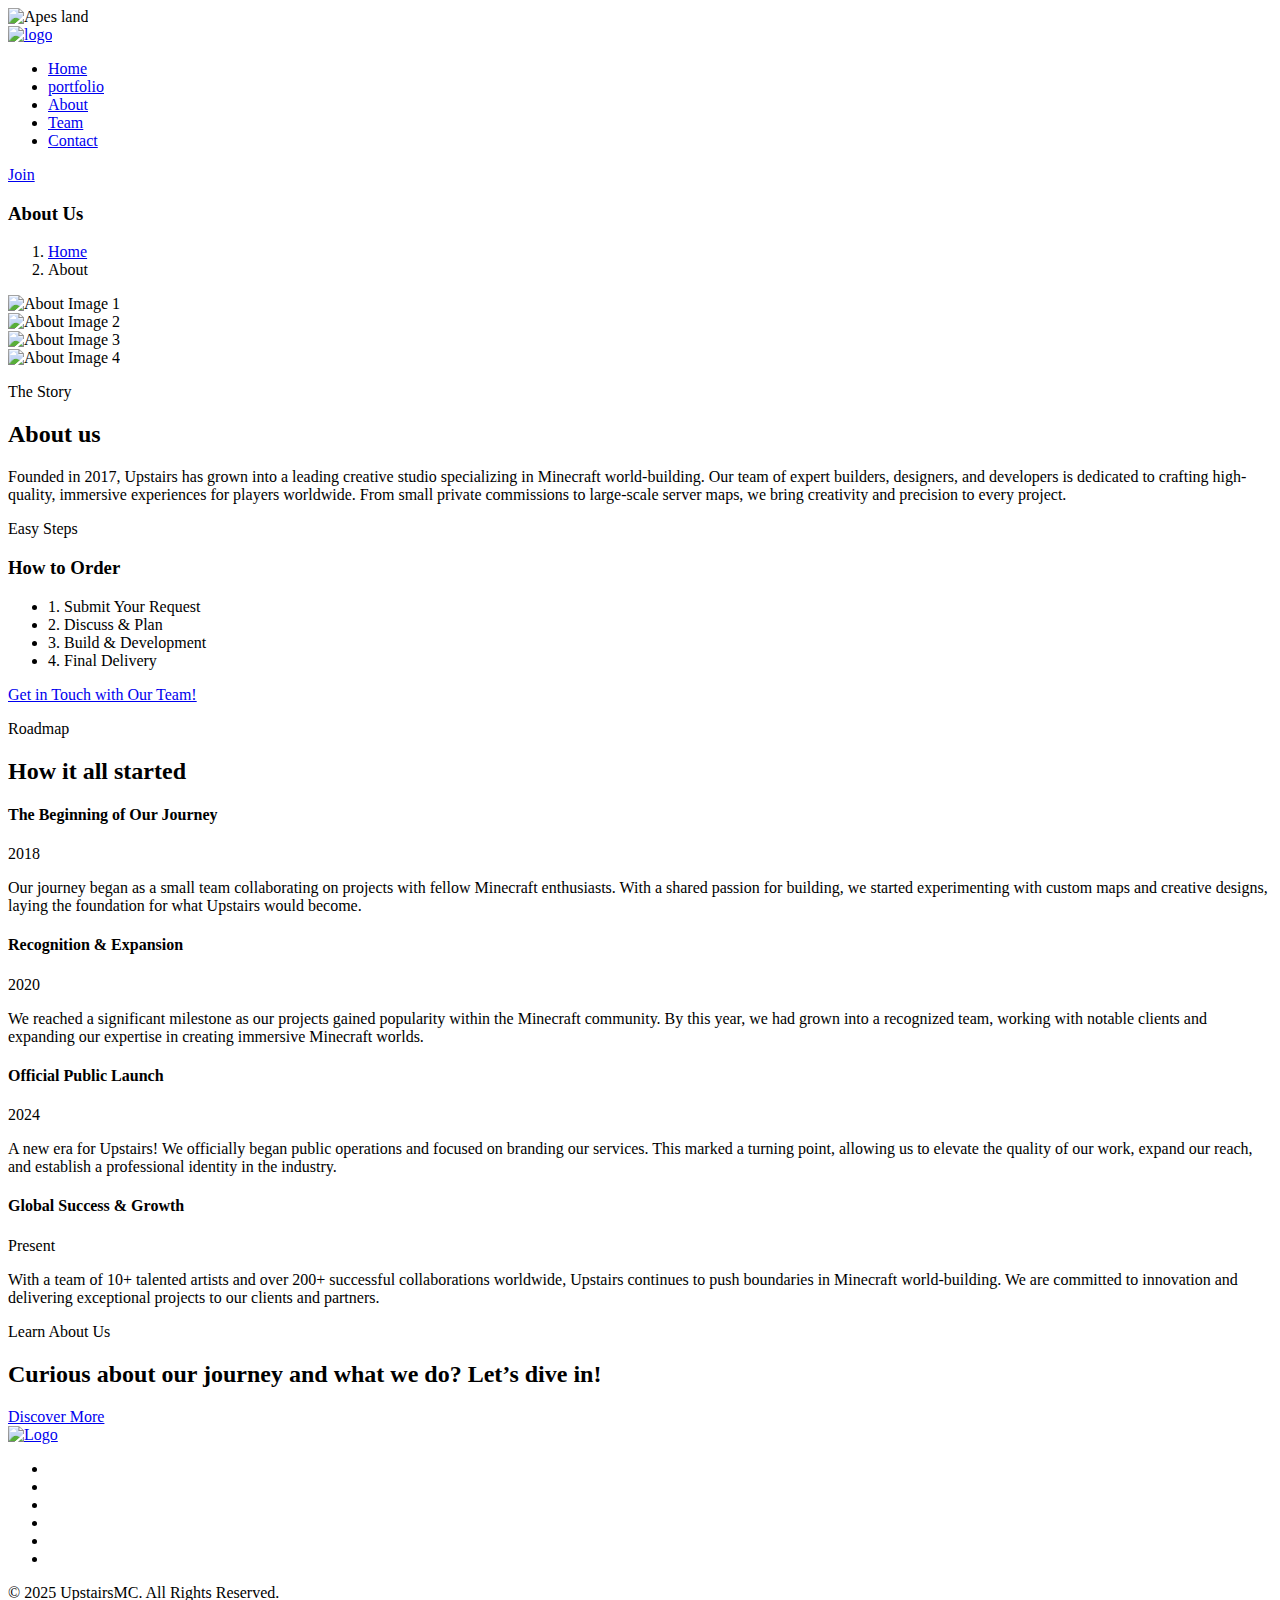
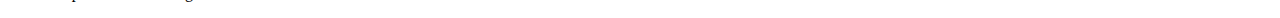
==== about.html @ 1ab7bad0 "Add files via upload" ====
<!DOCTYPE html>
<html lang="en">
  <head>
    <meta charset="UTF-8" />
    <meta http-equiv="X-UA-Compatible" content="IE=edge" />
    <meta name="viewport" content="width=device-width, initial-scale=1.0" />
    <title>Upstaris - We Go Up</title>

    <link
      rel="shortcut icon"
      href="assets/images/favicon.png"
      type="image/x-icon"
    />

    <link rel="stylesheet" href="assets/css/bootstrap.min.css" />
    <link rel="stylesheet" href="assets/css/aos.css" />
    <link rel="stylesheet" href="assets/css/all.min.css" />
    <link rel="stylesheet" href="assets/css/lightcase.css" />
    <link rel="stylesheet" href="assets/css/swiper-bundle.min.css" />

    <!-- main css for template -->
    <link rel="stylesheet" href="assets/css/style.css" />
  </head>

  <body>
    <!-- ===============>> Preloader start here <<================= -->
    <div class="preloader">
      <img src="assets/images/logo/preloader.png" alt="Apes land" />
    </div>
    <!-- ===============>> Preloader end here <<================= -->

    <!-- ========== Multipage Header Section Starts Here========== -->
    <header class="header-section">
      <div class="header-bottom">
        <div class="container">
          <div class="header-wrapper">
            <div class="logo">
              <a href="index.html">
                <img src="assets/images/logo/logo.png" alt="logo" />
              </a>
            </div>
            <div class="menu-area">
              <ul class="menu">
                <li>
                  <a href="index.html">Home</a>
                </li>
                <li>
                  <a href="portfolio.html">portfolio</a>
                </li>
                <li>
                  <a href="about.html">About</a>
                </li>
                <li>
                  <a href="team.html">Team</a>
                </li>
                <li>
                  <a href="contact.html">Contact</a>
                </li>
              </ul>
              <div class="header-btn">
                <a href="#" class="default-btn default-btn--secondary">
                  <span>Join <i class="fa-brands fa-discord"></i></span>
                </a>
              </div>

              <!-- toggle icons -->
              <div class="header-bar d-lg-none">
                <span></span>
                <span></span>
                <span></span>
              </div>
            </div>
          </div>
        </div>
      </div>
    </header>
    <!-- ========== Multipage Header Section Ends Here========== -->

    <!-- ================> Page header start here <================== -->
    <section
      class="page-header bg--cover"
      style="background-image: url(assets/images/header/bg-about.png)"
    >
      <div class="container">
        <div class="page-header__content text-center">
          <h3 class="text-uppercase">About Us</h3>
          <nav style="--bs-breadcrumb-divider: '-'" aria-label="breadcrumb">
            <ol class="breadcrumb justify-content-center mb-0">
              <li class="breadcrumb-item"><a href="index.html">Home</a></li>
              <li class="breadcrumb-item active" aria-current="page">About</li>
            </ol>
          </nav>
        </div>
      </div>
    </section>
    <!-- ================> Page header end here <================== -->

    <!-- ================> About section start here <================== -->
    <section class="about padding-top padding-bottom" id="about">
      <div class="container">
        <div class="about__wrapper">
          <div class="row g-5">
            <div class="col-lg-6">
              <!-- Swiper Slider -->
              <div
                class="swiper aboutSwiper"
                data-aos="fade-up"
                data-aos-duration="1500"
              >
                <div class="swiper-wrapper">
                  <div class="swiper-slide">
                    <img
                      class="zoom-img"
                      src="assets/images/about/01.png"
                      alt="About Image 1"
                    />
                  </div>
                  <div class="swiper-slide">
                    <img
                      class="zoom-img"
                      src="assets/images/about/02.png"
                      alt="About Image 2"
                    />
                  </div>
                  <div class="swiper-slide">
                    <img
                      class="zoom-img"
                      src="assets/images/about/03.png"
                      alt="About Image 3"
                    />
                  </div>
                  <div class="swiper-slide">
                    <img
                      class="zoom-img"
                      src="assets/images/about/04.png"
                      alt="About Image 4"
                    />
                  </div>
                </div>
              </div>
            </div>
            <div class="col-lg-6">
              <div
                class="about__content"
                data-aos="fade-up"
                data-aos-duration="2000"
              >
                <p class="subtitle">The Story</p>
                <h2>About us</h2>
                <p>
                  Founded in 2017, Upstairs has grown into a leading creative
                  studio specializing in Minecraft world-building. Our team of
                  expert builders, designers, and developers is dedicated to
                  crafting high-quality, immersive experiences for players
                  worldwide. From small private commissions to large-scale
                  server maps, we bring creativity and precision to every
                  project.
                </p>
                <div class="mint-step">
                  <p class="subtitle color--secondary-color">Easy Steps</p>
                  <h3>How to Order</h3>

                  <ul class="mint-step__list">
                    <li class="mint-step__list-item">
                      <span class="color--secondary-color">1.</span> Submit Your
                      Request
                    </li>
                    <li class="mint-step__list-item">
                      <span class="color--secondary-color">2.</span> Discuss &
                      Plan
                    </li>
                    <li class="mint-step__list-item">
                      <span class="color--theme-color">3.</span> Build &
                      Development
                    </li>
                    <li class="mint-step__list-item">
                      <span class="color--theme-color">4.</span> Final Delivery
                    </li>
                  </ul>
                  <div class="btn-group">
                    <a href="#" class="default-btn default-btn--secondary"
                      >Get in Touch with Our Team!</a
                    >
                  </div>
                </div>
              </div>
            </div>
          </div>
        </div>
      </div>
    </section>
    <!-- ================> About section end here <================== -->

    <!-- ================>Roadmap section start here <================== -->
    <section
      class="roadmap roadmap--style1 padding-top padding-bottom"
      id="roadmap"
      style="background-image: url(assets/images/roadmap/bg.jpg)"
    >
      <div class="container">
        <div class="section-header text-center">
          <p class="subtitle">Roadmap</p>
          <h2>How it all started</h2>
        </div>
        <div class="roadmap__wrapper">
          <div class="row gy-4 gy-md-0 gx-5">
            <div class="col-md-6 offset-md-6">
              <div
                class="roadmap__item ms-md-4 aos-init"
                data-aos="fade-left"
                data-aos-duration="800"
              >
                <div class="roadmap__item-inner">
                  <div class="roadmap__item-content">
                    <div class="roadmap__item-header">
                      <h4>The Beginning of Our Journey</h4>
                      <p>2018</p>
                    </div>
                    <p>
                      Our journey began as a small team collaborating on
                      projects with fellow Minecraft enthusiasts. With a shared
                      passion for building, we started experimenting with custom
                      maps and creative designs, laying the foundation for what
                      Upstairs would become.
                    </p>
                  </div>
                </div>
              </div>
            </div>
            <div class="col-md-6">
              <div
                class="roadmap__item ms-auto me-md-4 aos-init"
                data-aos="fade-right"
                data-aos-duration="800"
              >
                <div class="roadmap__item-inner">
                  <div class="roadmap__item-content">
                    <div class="roadmap__item-header">
                      <h4>Recognition & Expansion</h4>
                      <p>2020</p>
                    </div>
                    <p>
                      We reached a significant milestone as our projects gained
                      popularity within the Minecraft community. By this year,
                      we had grown into a recognized team, working with notable
                      clients and expanding our expertise in creating immersive
                      Minecraft worlds.
                    </p>
                  </div>
                </div>
              </div>
            </div>
            <div class="col-md-6 offset-md-6">
              <div
                class="roadmap__item ms-md-4 aos-init"
                data-aos="fade-left"
                data-aos-duration="800"
              >
                <div class="roadmap__item-inner">
                  <div class="roadmap__item-content">
                    <div class="roadmap__item-header">
                      <h4>Official Public Launch</h4>
                      <p>2024</p>
                    </div>
                    <p>
                      A new era for Upstairs! We officially began public
                      operations and focused on branding our services. This
                      marked a turning point, allowing us to elevate the quality
                      of our work, expand our reach, and establish a
                      professional identity in the industry.
                    </p>
                  </div>
                </div>
              </div>
            </div>
            <div class="col-md-6">
              <div
                class="roadmap__item ms-auto me-md-4 aos-init"
                data-aos="fade-right"
                data-aos-duration="800"
              >
                <div class="roadmap__item-inner">
                  <div class="roadmap__item-content">
                    <div class="roadmap__item-header">
                      <h4>Global Success & Growth</h4>
                      <p>Present</p>
                    </div>
                    <p>
                      With a team of 10+ talented artists and over 200+
                      successful collaborations worldwide, Upstairs continues to
                      push boundaries in Minecraft world-building. We are
                      committed to innovation and delivering exceptional
                      projects to our clients and partners.
                    </p>
                  </div>
                </div>
              </div>
            </div>
          </div>
        </div>
      </div>
    </section>
    <!-- ================>Roadmap section end here <================== -->

    <!-- ================>Community section start here <================== -->
    <section
      class="community padding-top padding-bottom"
      style="background-image: url(assets/images/community/bg.png)"
    >
      <div class="container">
        <div class="comminity__wrapper">
          <div class="section-header text-center">
            <p class="subtitle">Learn About Us</p>
            <h2>Curious about our journey and what we do? Let’s dive in!</h2>
          </div>
          <div class="btn-group justify-content-center">
            <a href="#" class="default-btn default-btn--secondary"
              ><span>Discover More</span></a
            >
          </div>
        </div>
      </div>
    </section>
    <!-- ================>Community section end here <================== -->

    <!-- ================> Footer section start here <================== -->
    <footer
      class="footer"
      style="background-image: url(assets/images/footer/bg.png)"
    >
      <div class="footer__wrapper padding-top padding-bottom">
        <div class="container">
          <div class="footer__content text-center">
            <a class="mb-4 d-inline-block" href="index.html"
              ><img src="assets/images/logo/logo.png" alt="Logo"
            /></a>
            <ul class="social justify-content-center">
              <li class="social__item">
                <a href="#" class="social__link"
                  ><i class="fab fa-twitter"></i
                ></a>
              </li>
              <li class="social__item">
                <a href="#" class="social__link"
                  ><i class="fab fa-discord"></i
                ></a>
              </li>
              <li class="social__item">
                <a href="#" class="social__link"
                  ><i class="fab fa-twitch"></i
                ></a>
              </li>
              <li class="social__item">
                <a href="#" class="social__link"
                  ><i class="fab fa-instagram"></i
                ></a>
              </li>
              <li class="social__item">
                <a href="#" class="social__link"
                  ><i class="fab fa-linkedin-in"></i
                ></a>
              </li>
              <li class="social__item">
                <a href="#" class="social__link"
                  ><i class="fab fa-facebook-f"></i
                ></a>
              </li>
            </ul>
          </div>
        </div>
      </div>
      <div class="footer__copyright">
        <div class="container">
          <div class="text-center py-4">
            <p class="mb-0">© 2025 UpstairsMC. All Rights Reserved.</p>
          </div>
        </div>
      </div>
    </footer>
    <!-- ================> Footer section end here <================== -->

    <!-- vendor plugins -->
    <script src="assets/js/jquery-3.6.0.min.js"></script>
    <script src="assets/js/bootstrap.bundle.min.js"></script>
    <script src="assets/js/all.min.js"></script>
    <script src="assets/js/swiper-bundle.min.js"></script>
    <script src="assets/js/aos.js"></script>
    <script src="assets/js/lightcase.js"></script>
    <script src="assets/js/purecounter_vanilla.js"></script>
    <script src="assets/js/countdown.min.js"></script>
    <script src="assets/js/custom.js"></script>
    <!-- Swiper Initialization -->
    <script>
      var aboutSwiper = new Swiper(".aboutSwiper", {
        loop: true,
        autoplay: {
          delay: 3000, // Ganti gambar setiap 3 detik
          disableOnInteraction: false,
        },
        effect: "fade", // Efek transisi smooth
        fadeEffect: {
          crossFade: true,
        },
        on: {
          slideChangeTransitionStart: function () {
            document.querySelectorAll(".zoom-img").forEach((img) => {
              img.style.transform = "scale(1)"; // Reset sebelum animasi
            });
          },
          slideChangeTransitionEnd: function () {
            let activeSlide = document.querySelector(
              ".swiper-slide-active img"
            );
            activeSlide.style.transform = "scale(1.1)"; // Zoom-in setelah transisi
          },
        },
      });

      AOS.init(); // Inisialisasi AOS untuk animasi tambahan
    </script>

    <!-- Tambahkan CSS untuk efek zoom -->
    <style>
      .swiper-slide img {
        width: 100%;
        transition: transform 2s ease-in-out; /* Efek smooth */
      }
    </style>
    <!-- Swiper.js -->
    <script src="https://cdn.jsdelivr.net/npm/swiper@11/swiper-bundle.min.js"></script>
    <script>
      var swiper = new Swiper(".team-slider", {
        loop: true,
        autoplay: { delay: 3000 },
        slidesPerView: 1,
        spaceBetween: 10,
        pagination: { el: ".swiper-pagination", clickable: true },
        navigation: {
          nextEl: ".swiper-button-next",
          prevEl: ".swiper-button-prev",
        },
        breakpoints: {
          768: { slidesPerView: 2 }, // Tablet
          1024: { slidesPerView: 3 }, // PC
        },
      });
    </script>
    <!-- AOS Animation -->
    <script>
      AOS.init({
        duration: 800,
        easing: "ease-in-out",
        once: true,
      });
    </script>
  </body>
</html>
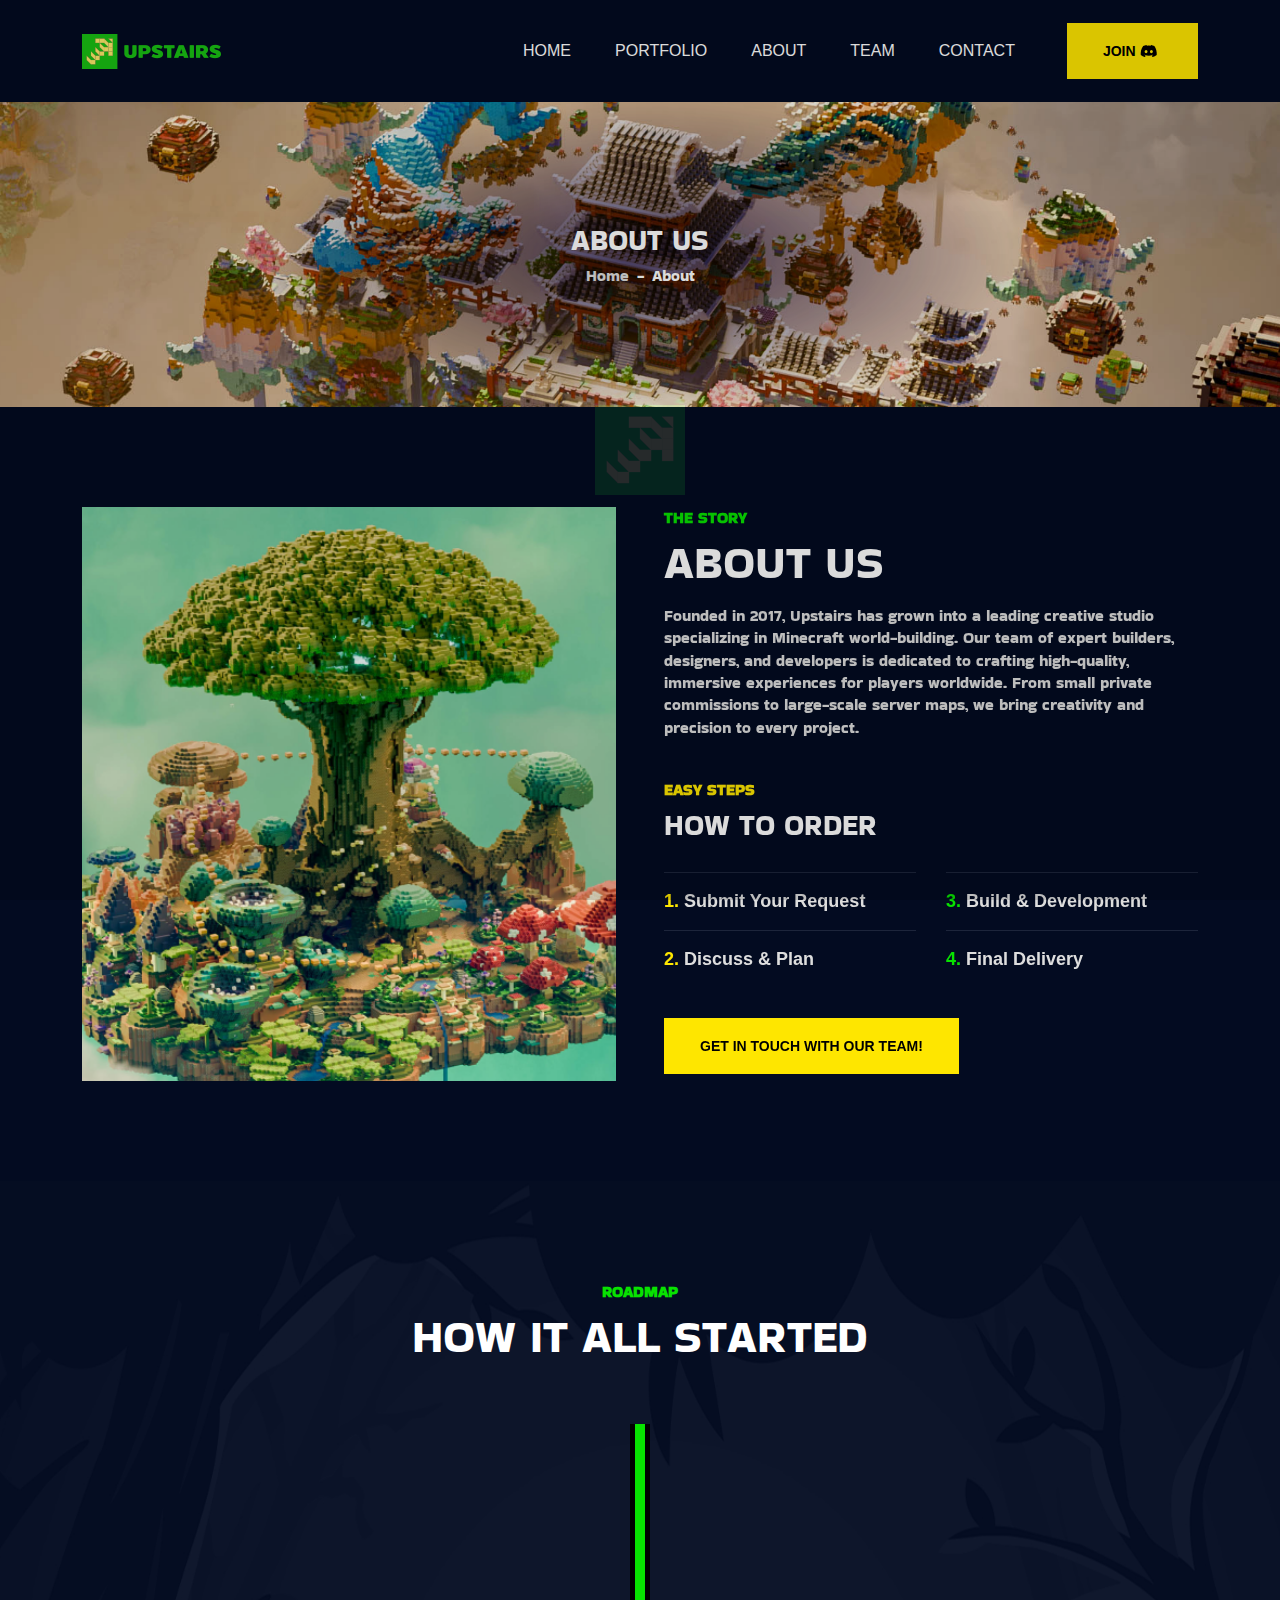
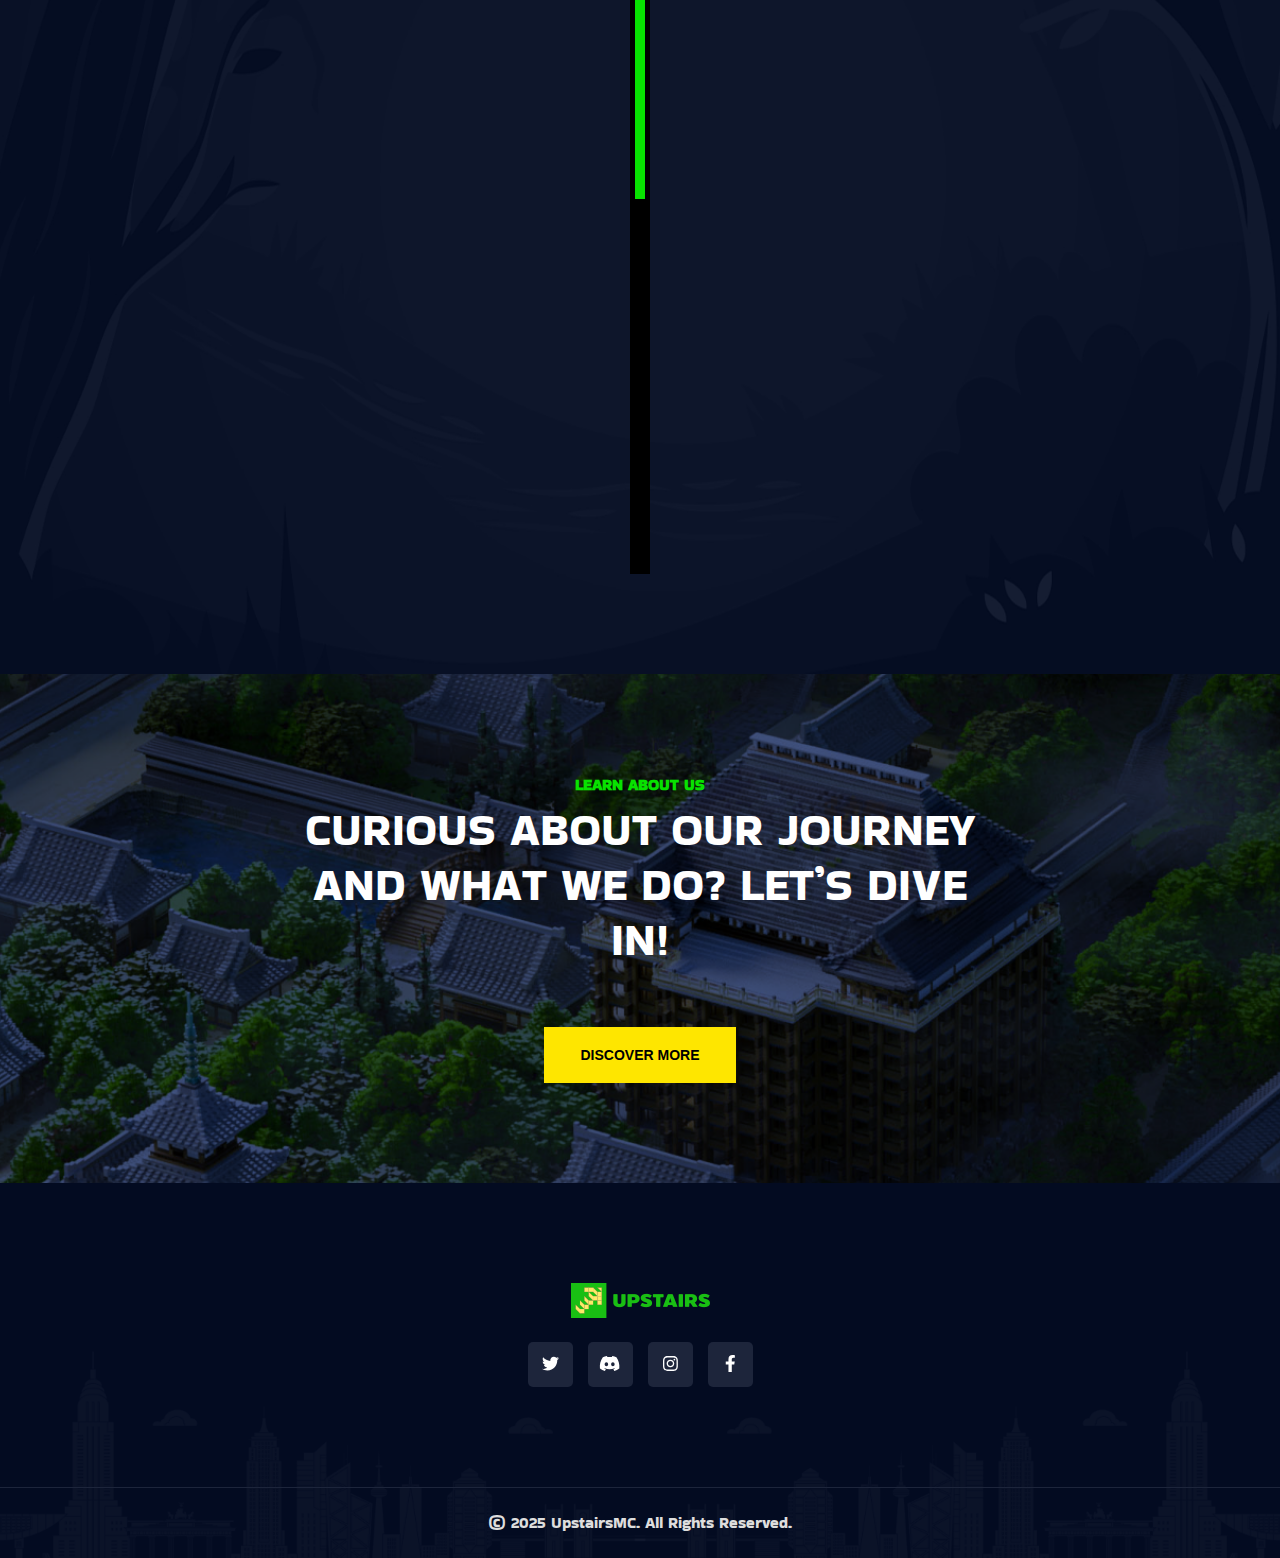
==== commit deaa1c81: "Update about.html" ====
--- a/about.html
+++ b/about.html
@@ -58,7 +58,10 @@
                 </li>
               </ul>
               <div class="header-btn">
-                <a href="#" class="default-btn default-btn--secondary">
+                <a
+                  href="https://discord.gg/Xvx96jCY"
+                  class="default-btn default-btn--secondary"
+                >
                   <span>Join <i class="fa-brands fa-discord"></i></span>
                 </a>
               </div>
@@ -178,7 +181,9 @@
                     </li>
                   </ul>
                   <div class="btn-group">
-                    <a href="#" class="default-btn default-btn--secondary"
+                    <a
+                      href="https://discord.gg/Xvx96jCY"
+                      class="default-btn default-btn--secondary"
                       >Get in Touch with Our Team!</a
                     >
                   </div>
@@ -314,7 +319,9 @@
             <h2>Curious about our journey and what we do? Let’s dive in!</h2>
           </div>
           <div class="btn-group justify-content-center">
-            <a href="#" class="default-btn default-btn--secondary"
+            <a
+              href="https://discord.gg/Xvx96jCY"
+              class="default-btn default-btn--secondary"
               ><span>Discover More</span></a
             >
           </div>
@@ -336,28 +343,20 @@
             /></a>
             <ul class="social justify-content-center">
               <li class="social__item">
-                <a href="#" class="social__link"
+                <a href="https://x.com/upstairsmc" class="social__link"
                   ><i class="fab fa-twitter"></i
                 ></a>
               </li>
               <li class="social__item">
-                <a href="#" class="social__link"
+                <a href="https://discord.gg/Xvx96jCY" class="social__link"
                   ><i class="fab fa-discord"></i
                 ></a>
               </li>
               <li class="social__item">
-                <a href="#" class="social__link"
-                  ><i class="fab fa-twitch"></i
-                ></a>
-              </li>
-              <li class="social__item">
-                <a href="#" class="social__link"
+                <a
+                  href="https://www.instagram.com/upstairs.mc/"
+                  class="social__link"
                   ><i class="fab fa-instagram"></i
-                ></a>
-              </li>
-              <li class="social__item">
-                <a href="#" class="social__link"
-                  ><i class="fab fa-linkedin-in"></i
                 ></a>
               </li>
               <li class="social__item">
@@ -378,7 +377,6 @@
       </div>
     </footer>
     <!-- ================> Footer section end here <================== -->
-
     <!-- vendor plugins -->
     <script src="assets/js/jquery-3.6.0.min.js"></script>
     <script src="assets/js/bootstrap.bundle.min.js"></script>
--- a/assets/css/all.min.css
+++ b/assets/css/all.min.css
@@ -0,0 +1,6 @@
+/*!
+ * Font Awesome Free 6.0.0 by @fontawesome - https://fontawesome.com
+ * License - https://fontawesome.com/license/free (Icons: CC BY 4.0, Fonts: SIL OFL 1.1, Code: MIT License)
+ * Copyright 2022 Fonticons, Inc.
+ */
+.fa{font-family:var(--fa-style-family,"Font Awesome 6 Free");font-weight:var(--fa-style,900)}.fa,.fa-brands,.fa-duotone,.fa-light,.fa-regular,.fa-solid,.fa-thin,.fab,.fad,.fal,.far,.fas,.fat{-moz-osx-font-smoothing:grayscale;-webkit-font-smoothing:antialiased;display:var(--fa-display,inline-block);font-style:normal;font-variant:normal;line-height:1;text-rendering:auto}.fa-1x{font-size:1em}.fa-2x{font-size:2em}.fa-3x{font-size:3em}.fa-4x{font-size:4em}.fa-5x{font-size:5em}.fa-6x{font-size:6em}.fa-7x{font-size:7em}.fa-8x{font-size:8em}.fa-9x{font-size:9em}.fa-10x{font-size:10em}.fa-2xs{font-size:.625em;line-height:.1em;vertical-align:.225em}.fa-xs{font-size:.75em;line-height:.08333em;vertical-align:.125em}.fa-sm{font-size:.875em;line-height:.07143em;vertical-align:.05357em}.fa-lg{font-size:1.25em;line-height:.05em;vertical-align:-.075em}.fa-xl{font-size:1.5em;line-height:.04167em;vertical-align:-.125em}.fa-2xl{font-size:2em;line-height:.03125em;vertical-align:-.1875em}.fa-fw{text-align:center;width:1.25em}.fa-ul{list-style-type:none;margin-left:var(--fa-li-margin,2.5em);padding-left:0}.fa-ul>li{position:relative}.fa-li{left:calc(var(--fa-li-width, 2em)*-1);position:absolute;text-align:center;width:var(--fa-li-width,2em);line-height:inherit}.fa-border{border-radius:var(--fa-border-radius,.1em);border:var(--fa-border-width,.08em) var(--fa-border-style,solid) var(--fa-border-color,#eee);padding:var(--fa-border-padding,.2em .25em .15em)}.fa-pull-left{float:left;margin-right:var(--fa-pull-margin,.3em)}.fa-pull-right{float:right;margin-left:var(--fa-pull-margin,.3em)}.fa-beat{-webkit-animation-name:fa-beat;animation-name:fa-beat;-webkit-animation-delay:var(--fa-animation-delay,0);animation-delay:var(--fa-animation-delay,0);-webkit-animation-direction:var(--fa-animation-direction,normal);animation-direction:var(--fa-animation-direction,normal);-webkit-animation-duration:var(--fa-animation-duration,1s);animation-duration:var(--fa-animation-duration,1s);-webkit-animation-iteration-count:var(--fa-animation-iteration-count,infinite);animation-iteration-count:var(--fa-animation-iteration-count,infinite);-webkit-animation-timing-function:var(--fa-animation-timing,ease-in-out);animation-timing-function:var(--fa-animation-timing,ease-in-out)}.fa-bounce{-webkit-animation-name:fa-bounce;animation-name:fa-bounce;-webkit-animation-delay:var(--fa-animation-delay,0);animation-delay:var(--fa-animation-delay,0);-webkit-animation-direction:var(--fa-animation-direction,normal);animation-direction:var(--fa-animation-direction,normal);-webkit-animation-duration:var(--fa-animation-duration,1s);animation-duration:var(--fa-animation-duration,1s);-webkit-animation-iteration-count:var(--fa-animation-iteration-count,infinite);animation-iteration-count:var(--fa-animation-iteration-count,infinite);-webkit-animation-timing-function:var(--fa-animation-timing,cubic-bezier(.28,.84,.42,1));animation-timing-function:var(--fa-animation-timing,cubic-bezier(.28,.84,.42,1))}.fa-fade{-webkit-animation-name:fa-fade;animation-name:fa-fade;-webkit-animation-iteration-count:var(--fa-animation-iteration-count,infinite);animation-iteration-count:var(--fa-animation-iteration-count,infinite);-webkit-animation-timing-function:var(--fa-animation-timing,cubic-bezier(.4,0,.6,1));animation-timing-function:var(--fa-animation-timing,cubic-bezier(.4,0,.6,1))}.fa-beat-fade,.fa-fade{-webkit-animation-delay:var(--fa-animation-delay,0);animation-delay:var(--fa-animation-delay,0);-webkit-animation-direction:var(--fa-animation-direction,normal);animation-direction:var(--fa-animation-direction,normal);-webkit-animation-duration:var(--fa-animation-duration,1s);animation-duration:var(--fa-animation-duration,1s)}.fa-beat-fade{-webkit-animation-name:fa-beat-fade;animation-name:fa-beat-fade;-webkit-animation-iteration-count:var(--fa-animation-iteration-count,infinite);animation-iteration-count:var(--fa-animation-iteration-count,infinite);-webkit-animation-timing-function:var(--fa-animation-timing,cubic-bezier(.4,0,.6,1));animation-timing-function:var(--fa-animation-timing,cubic-bezier(.4,0,.6,1))}.fa-flip{-webkit-animation-name:fa-flip;animation-name:fa-flip;-webkit-animation-delay:var(--fa-animation-delay,0);animation-delay:var(--fa-animation-delay,0);-webkit-animation-direction:var(--fa-animation-direction,normal);animation-direction:var(--fa-animation-direction,normal);-webkit-animation-duration:var(--fa-animation-duration,1s);animation-duration:var(--fa-animation-duration,1s);-webkit-animation-iteration-count:var(--fa-animation-iteration-count,infinite);animation-iteration-count:var(--fa-animation-iteration-count,infinite);-webkit-animation-timing-function:var(--fa-animation-timing,ease-in-out);animation-timing-function:var(--fa-animation-timing,ease-in-out)}.fa-shake{-webkit-animation-name:fa-shake;animation-name:fa-shake;-webkit-animation-duration:var(--fa-animation-duration,1s);animation-duration:var(--fa-animation-duration,1s);-webkit-animation-iteration-count:var(--fa-animation-iteration-count,infinite);animation-iteration-count:var(--fa-animation-iteration-count,infinite);-webkit-animation-timing-function:var(--fa-animation-timing,linear);animation-timing-function:var(--fa-animation-timing,linear)}.fa-shake,.fa-spin{-webkit-animation-delay:var(--fa-animation-delay,0);animation-delay:var(--fa-animation-delay,0);-webkit-animation-direction:var(--fa-animation-direction,normal);animation-direction:var(--fa-animation-direction,normal)}.fa-spin{-webkit-animation-name:fa-spin;animation-name:fa-spin;-webkit-animation-duration:var(--fa-animation-duration,2s);animation-duration:var(--fa-animation-duration,2s);-webkit-animation-iteration-count:var(--fa-animation-iteration-count,infinite);animation-iteration-count:var(--fa-animation-iteration-count,infinite);-webkit-animation-timing-function:var(--fa-animation-timing,linear);animation-timing-function:var(--fa-animation-timing,linear)}.fa-spin-reverse{--fa-animation-direction:reverse}.fa-pulse,.fa-spin-pulse{-webkit-animation-name:fa-spin;animation-name:fa-spin;-webkit-animation-direction:var(--fa-animation-direction,normal);animation-direction:var(--fa-animation-direction,normal);-webkit-animation-duration:var(--fa-animation-duration,1s);animation-duration:var(--fa-animation-duration,1s);-webkit-animation-iteration-count:var(--fa-animation-iteration-count,infinite);animation-iteration-count:var(--fa-animation-iteration-count,infinite);-webkit-animation-timing-function:var(--fa-animation-timing,steps(8));animation-timing-function:var(--fa-animation-timing,steps(8))}@media (prefers-reduced-motion:reduce){.fa-beat,.fa-beat-fade,.fa-bounce,.fa-fade,.fa-flip,.fa-pulse,.fa-shake,.fa-spin,.fa-spin-pulse{-webkit-animation-delay:-1ms;animation-delay:-1ms;-webkit-animation-duration:1ms;animation-duration:1ms;-webkit-animation-iteration-count:1;animation-iteration-count:1;transition-delay:0s;transition-duration:0s}}@-webkit-keyframes fa-beat{0%,90%{-webkit-transform:scale(1);transform:scale(1)}45%{-webkit-transform:scale(var(--fa-beat-scale,1.25));transform:scale(var(--fa-beat-scale,1.25))}}@keyframes fa-beat{0%,90%{-webkit-transform:scale(1);transform:scale(1)}45%{-webkit-transform:scale(var(--fa-beat-scale,1.25));transform:scale(var(--fa-beat-scale,1.25))}}@-webkit-keyframes fa-bounce{0%{-webkit-transform:scale(1) translateY(0);transform:scale(1) translateY(0)}10%{-webkit-transform:scale(var(--fa-bounce-start-scale-x,1.1),var(--fa-bounce-start-scale-y,.9)) translateY(0);transform:scale(var(--fa-bounce-start-scale-x,1.1),var(--fa-bounce-start-scale-y,.9)) translateY(0)}30%{-webkit-transform:scale(var(--fa-bounce-jump-scale-x,.9),var(--fa-bounce-jump-scale-y,1.1)) translateY(var(--fa-bounce-height,-.5em));transform:scale(var(--fa-bounce-jump-scale-x,.9),var(--fa-bounce-jump-scale-y,1.1)) translateY(var(--fa-bounce-height,-.5em))}50%{-webkit-transform:scale(var(--fa-bounce-land-scale-x,1.05),var(--fa-bounce-land-scale-y,.95)) translateY(0);transform:scale(var(--fa-bounce-land-scale-x,1.05),var(--fa-bounce-land-scale-y,.95)) translateY(0)}57%{-webkit-transform:scale(1) translateY(var(--fa-bounce-rebound,-.125em));transform:scale(1) translateY(var(--fa-bounce-rebound,-.125em))}64%{-webkit-transform:scale(1) translateY(0);transform:scale(1) translateY(0)}to{-webkit-transform:scale(1) translateY(0);transform:scale(1) translateY(0)}}@keyframes fa-bounce{0%{-webkit-transform:scale(1) translateY(0);transform:scale(1) translateY(0)}10%{-webkit-transform:scale(var(--fa-bounce-start-scale-x,1.1),var(--fa-bounce-start-scale-y,.9)) translateY(0);transform:scale(var(--fa-bounce-start-scale-x,1.1),var(--fa-bounce-start-scale-y,.9)) translateY(0)}30%{-webkit-transform:scale(var(--fa-bounce-jump-scale-x,.9),var(--fa-bounce-jump-scale-y,1.1)) translateY(var(--fa-bounce-height,-.5em));transform:scale(var(--fa-bounce-jump-scale-x,.9),var(--fa-bounce-jump-scale-y,1.1)) translateY(var(--fa-bounce-height,-.5em))}50%{-webkit-transform:scale(var(--fa-bounce-land-scale-x,1.05),var(--fa-bounce-land-scale-y,.95)) translateY(0);transform:scale(var(--fa-bounce-land-scale-x,1.05),var(--fa-bounce-land-scale-y,.95)) translateY(0)}57%{-webkit-transform:scale(1) translateY(var(--fa-bounce-rebound,-.125em));transform:scale(1) translateY(var(--fa-bounce-rebound,-.125em))}64%{-webkit-transform:scale(1) translateY(0);transform:scale(1) translateY(0)}to{-webkit-transform:scale(1) translateY(0);transform:scale(1) translateY(0)}}@-webkit-keyframes fa-fade{50%{opacity:var(--fa-fade-opacity,.4)}}@keyframes fa-fade{50%{opacity:var(--fa-fade-opacity,.4)}}@-webkit-keyframes fa-beat-fade{0%,to{opacity:var(--fa-beat-fade-opacity,.4);-webkit-transform:scale(1);transform:scale(1)}50%{opacity:1;-webkit-transform:scale(var(--fa-beat-fade-scale,1.125));transform:scale(var(--fa-beat-fade-scale,1.125))}}@keyframes fa-beat-fade{0%,to{opacity:var(--fa-beat-fade-opacity,.4);-webkit-transform:scale(1);transform:scale(1)}50%{opacity:1;-webkit-transform:scale(var(--fa-beat-fade-scale,1.125));transform:scale(var(--fa-beat-fade-scale,1.125))}}@-webkit-keyframes fa-flip{50%{-webkit-transform:rotate3d(var(--fa-flip-x,0),var(--fa-flip-y,1),var(--fa-flip-z,0),var(--fa-flip-angle,-180deg));transform:rotate3d(var(--fa-flip-x,0),var(--fa-flip-y,1),var(--fa-flip-z,0),var(--fa-flip-angle,-180deg))}}@keyframes fa-flip{50%{-webkit-transform:rotate3d(var(--fa-flip-x,0),var(--fa-flip-y,1),var(--fa-flip-z,0),var(--fa-flip-angle,-180deg));transform:rotate3d(var(--fa-flip-x,0),var(--fa-flip-y,1),var(--fa-flip-z,0),var(--fa-flip-angle,-180deg))}}@-webkit-keyframes fa-shake{0%{-webkit-transform:rotate(-15deg);transform:rotate(-15deg)}4%{-webkit-transform:rotate(15deg);transform:rotate(15deg)}8%,24%{-webkit-transform:rotate(-18deg);transform:rotate(-18deg)}12%,28%{-webkit-transform:rotate(18deg);transform:rotate(18deg)}16%{-webkit-transform:rotate(-22deg);transform:rotate(-22deg)}20%{-webkit-transform:rotate(22deg);transform:rotate(22deg)}32%{-webkit-transform:rotate(-12deg);transform:rotate(-12deg)}36%{-webkit-transform:rotate(12deg);transform:rotate(12deg)}40%,to{-webkit-transform:rotate(0deg);transform:rotate(0deg)}}@keyframes fa-shake{0%{-webkit-transform:rotate(-15deg);transform:rotate(-15deg)}4%{-webkit-transform:rotate(15deg);transform:rotate(15deg)}8%,24%{-webkit-transform:rotate(-18deg);transform:rotate(-18deg)}12%,28%{-webkit-transform:rotate(18deg);transform:rotate(18deg)}16%{-webkit-transform:rotate(-22deg);transform:rotate(-22deg)}20%{-webkit-transform:rotate(22deg);transform:rotate(22deg)}32%{-webkit-transform:rotate(-12deg);transform:rotate(-12deg)}36%{-webkit-transform:rotate(12deg);transform:rotate(12deg)}40%,to{-webkit-transform:rotate(0deg);transform:rotate(0deg)}}@-webkit-keyframes fa-spin{0%{-webkit-transform:rotate(0deg);transform:rotate(0deg)}to{-webkit-transform:rotate(1turn);transform:rotate(1turn)}}@keyframes fa-spin{0%{-webkit-transform:rotate(0deg);transform:rotate(0deg)}to{-webkit-transform:rotate(1turn);transform:rotate(1turn)}}.fa-rotate-90{-webkit-transform:rotate(90deg);transform:rotate(90deg)}.fa-rotate-180{-webkit-transform:rotate(180deg);transform:rotate(180deg)}.fa-rotate-270{-webkit-transform:rotate(270deg);transform:rotate(270deg)}.fa-flip-horizontal{-webkit-transform:scaleX(-1);transform:scaleX(-1)}.fa-flip-vertical{-webkit-transform:scaleY(-1);transform:scaleY(-1)}.fa-flip-both,.fa-flip-horizontal.fa-flip-vertical{-webkit-transform:scale(-1);transform:scale(-1)}.fa-rotate-by{-webkit-transform:rotate(var(--fa-rotate-angle,none));transform:rotate(var(--fa-rotate-angle,none))}.fa-stack{display:inline-block;height:2em;line-height:2em;position:relative;vertical-align:middle;width:2.5em}.fa-stack-1x,.fa-stack-2x{left:0;position:absolute;text-align:center;width:100%;z-index:var(--fa-stack-z-index,auto)}.fa-stack-1x{line-height:inherit}.fa-stack-2x{font-size:2em}.fa-inverse{color:var(--fa-inverse,#fff)}.fa-0:before{content:"\30"}.fa-1:before{content:"\31"}.fa-2:before{content:"\32"}.fa-3:before{content:"\33"}.fa-4:before{content:"\34"}.fa-5:before{content:"\35"}.fa-6:before{content:"\36"}.fa-7:before{content:"\37"}.fa-8:before{content:"\38"}.fa-9:before{content:"\39"}.fa-a:before{content:"\41"}.fa-address-book:before,.fa-contact-book:before{content:"\f2b9"}.fa-address-card:before,.fa-contact-card:before,.fa-vcard:before{content:"\f2bb"}.fa-align-center:before{content:"\f037"}.fa-align-justify:before{content:"\f039"}.fa-align-left:before{content:"\f036"}.fa-align-right:before{content:"\f038"}.fa-anchor:before{content:"\f13d"}.fa-angle-down:before{content:"\f107"}.fa-angle-left:before{content:"\f104"}.fa-angle-right:before{content:"\f105"}.fa-angle-up:before{content:"\f106"}.fa-angle-double-down:before,.fa-angles-down:before{content:"\f103"}.fa-angle-double-left:before,.fa-angles-left:before{content:"\f100"}.fa-angle-double-right:before,.fa-angles-right:before{content:"\f101"}.fa-angle-double-up:before,.fa-angles-up:before{content:"\f102"}.fa-ankh:before{content:"\f644"}.fa-apple-alt:before,.fa-apple-whole:before{content:"\f5d1"}.fa-archway:before{content:"\f557"}.fa-arrow-down:before{content:"\f063"}.fa-arrow-down-1-9:before,.fa-sort-numeric-asc:before,.fa-sort-numeric-down:before{content:"\f162"}.fa-arrow-down-9-1:before,.fa-sort-numeric-desc:before,.fa-sort-numeric-down-alt:before{content:"\f886"}.fa-arrow-down-a-z:before,.fa-sort-alpha-asc:before,.fa-sort-alpha-down:before{content:"\f15d"}.fa-arrow-down-long:before,.fa-long-arrow-down:before{content:"\f175"}.fa-arrow-down-short-wide:before,.fa-sort-amount-desc:before,.fa-sort-amount-down-alt:before{content:"\f884"}.fa-arrow-down-wide-short:before,.fa-sort-amount-asc:before,.fa-sort-amount-down:before{content:"\f160"}.fa-arrow-down-z-a:before,.fa-sort-alpha-desc:before,.fa-sort-alpha-down-alt:before{content:"\f881"}.fa-arrow-left:before{content:"\f060"}.fa-arrow-left-long:before,.fa-long-arrow-left:before{content:"\f177"}.fa-arrow-pointer:before,.fa-mouse-pointer:before{content:"\f245"}.fa-arrow-right:before{content:"\f061"}.fa-arrow-right-arrow-left:before,.fa-exchange:before{content:"\f0ec"}.fa-arrow-right-from-bracket:before,.fa-sign-out:before{content:"\f08b"}.fa-arrow-right-long:before,.fa-long-arrow-right:before{content:"\f178"}.fa-arrow-right-to-bracket:before,.fa-sign-in:before{content:"\f090"}.fa-arrow-left-rotate:before,.fa-arrow-rotate-back:before,.fa-arrow-rotate-backward:before,.fa-arrow-rotate-left:before,.fa-undo:before{content:"\f0e2"}.fa-arrow-right-rotate:before,.fa-arrow-rotate-forward:before,.fa-arrow-rotate-right:before,.fa-redo:before{content:"\f01e"}.fa-arrow-trend-down:before{content:"\e097"}.fa-arrow-trend-up:before{content:"\e098"}.fa-arrow-turn-down:before,.fa-level-down:before{content:"\f149"}.fa-arrow-turn-up:before,.fa-level-up:before{content:"\f148"}.fa-arrow-up:before{content:"\f062"}.fa-arrow-up-1-9:before,.fa-sort-numeric-up:before{content:"\f163"}.fa-arrow-up-9-1:before,.fa-sort-numeric-up-alt:before{content:"\f887"}.fa-arrow-up-a-z:before,.fa-sort-alpha-up:before{content:"\f15e"}.fa-arrow-up-from-bracket:before{content:"\e09a"}.fa-arrow-up-long:before,.fa-long-arrow-up:before{content:"\f176"}.fa-arrow-up-right-from-square:before,.fa-external-link:before{content:"\f08e"}.fa-arrow-up-short-wide:before,.fa-sort-amount-up-alt:before{content:"\f885"}.fa-arrow-up-wide-short:before,.fa-sort-amount-up:before{content:"\f161"}.fa-arrow-up-z-a:before,.fa-sort-alpha-up-alt:before{content:"\f882"}.fa-arrows-h:before,.fa-arrows-left-right:before{content:"\f07e"}.fa-arrows-rotate:before,.fa-refresh:before,.fa-sync:before{content:"\f021"}.fa-arrows-up-down:before,.fa-arrows-v:before{content:"\f07d"}.fa-arrows-up-down-left-right:before,.fa-arrows:before{content:"\f047"}.fa-asterisk:before{content:"\2a"}.fa-at:before{content:"\40"}.fa-atom:before{content:"\f5d2"}.fa-audio-description:before{content:"\f29e"}.fa-austral-sign:before{content:"\e0a9"}.fa-award:before{content:"\f559"}.fa-b:before{content:"\42"}.fa-baby:before{content:"\f77c"}.fa-baby-carriage:before,.fa-carriage-baby:before{content:"\f77d"}.fa-backward:before{content:"\f04a"}.fa-backward-fast:before,.fa-fast-backward:before{content:"\f049"}.fa-backward-step:before,.fa-step-backward:before{content:"\f048"}.fa-bacon:before{content:"\f7e5"}.fa-bacteria:before{content:"\e059"}.fa-bacterium:before{content:"\e05a"}.fa-bag-shopping:before,.fa-shopping-bag:before{content:"\f290"}.fa-bahai:before{content:"\f666"}.fa-baht-sign:before{content:"\e0ac"}.fa-ban:before,.fa-cancel:before{content:"\f05e"}.fa-ban-smoking:before,.fa-smoking-ban:before{content:"\f54d"}.fa-band-aid:before,.fa-bandage:before{content:"\f462"}.fa-barcode:before{content:"\f02a"}.fa-bars:before,.fa-navicon:before{content:"\f0c9"}.fa-bars-progress:before,.fa-tasks-alt:before{content:"\f828"}.fa-bars-staggered:before,.fa-reorder:before,.fa-stream:before{content:"\f550"}.fa-baseball-ball:before,.fa-baseball:before{content:"\f433"}.fa-baseball-bat-ball:before{content:"\f432"}.fa-basket-shopping:before,.fa-shopping-basket:before{content:"\f291"}.fa-basketball-ball:before,.fa-basketball:before{content:"\f434"}.fa-bath:before,.fa-bathtub:before{content:"\f2cd"}.fa-battery-0:before,.fa-battery-empty:before{content:"\f244"}.fa-battery-5:before,.fa-battery-full:before,.fa-battery:before{content:"\f240"}.fa-battery-3:before,.fa-battery-half:before{content:"\f242"}.fa-battery-2:before,.fa-battery-quarter:before{content:"\f243"}.fa-battery-4:before,.fa-battery-three-quarters:before{content:"\f241"}.fa-bed:before{content:"\f236"}.fa-bed-pulse:before,.fa-procedures:before{content:"\f487"}.fa-beer-mug-empty:before,.fa-beer:before{content:"\f0fc"}.fa-bell:before{content:"\f0f3"}.fa-bell-concierge:before,.fa-concierge-bell:before{content:"\f562"}.fa-bell-slash:before{content:"\f1f6"}.fa-bezier-curve:before{content:"\f55b"}.fa-bicycle:before{content:"\f206"}.fa-binoculars:before{content:"\f1e5"}.fa-biohazard:before{content:"\f780"}.fa-bitcoin-sign:before{content:"\e0b4"}.fa-blender:before{content:"\f517"}.fa-blender-phone:before{content:"\f6b6"}.fa-blog:before{content:"\f781"}.fa-bold:before{content:"\f032"}.fa-bolt:before,.fa-zap:before{content:"\f0e7"}.fa-bolt-lightning:before{content:"\e0b7"}.fa-bomb:before{content:"\f1e2"}.fa-bone:before{content:"\f5d7"}.fa-bong:before{content:"\f55c"}.fa-book:before{content:"\f02d"}.fa-atlas:before,.fa-book-atlas:before{content:"\f558"}.fa-bible:before,.fa-book-bible:before{content:"\f647"}.fa-book-journal-whills:before,.fa-journal-whills:before{content:"\f66a"}.fa-book-medical:before{content:"\f7e6"}.fa-book-open:before{content:"\f518"}.fa-book-open-reader:before,.fa-book-reader:before{content:"\f5da"}.fa-book-quran:before,.fa-quran:before{content:"\f687"}.fa-book-dead:before,.fa-book-skull:before{content:"\f6b7"}.fa-bookmark:before{content:"\f02e"}.fa-border-all:before{content:"\f84c"}.fa-border-none:before{content:"\f850"}.fa-border-style:before,.fa-border-top-left:before{content:"\f853"}.fa-bowling-ball:before{content:"\f436"}.fa-box:before{content:"\f466"}.fa-archive:before,.fa-box-archive:before{content:"\f187"}.fa-box-open:before{content:"\f49e"}.fa-box-tissue:before{content:"\e05b"}.fa-boxes-alt:before,.fa-boxes-stacked:before,.fa-boxes:before{content:"\f468"}.fa-braille:before{content:"\f2a1"}.fa-brain:before{content:"\f5dc"}.fa-brazilian-real-sign:before{content:"\e46c"}.fa-bread-slice:before{content:"\f7ec"}.fa-briefcase:before{content:"\f0b1"}.fa-briefcase-medical:before{content:"\f469"}.fa-broom:before{content:"\f51a"}.fa-broom-ball:before,.fa-quidditch-broom-ball:before,.fa-quidditch:before{content:"\f458"}.fa-brush:before{content:"\f55d"}.fa-bug:before{content:"\f188"}.fa-bug-slash:before{content:"\e490"}.fa-building:before{content:"\f1ad"}.fa-bank:before,.fa-building-columns:before,.fa-institution:before,.fa-museum:before,.fa-university:before{content:"\f19c"}.fa-bullhorn:before{content:"\f0a1"}.fa-bullseye:before{content:"\f140"}.fa-burger:before,.fa-hamburger:before{content:"\f805"}.fa-bus:before{content:"\f207"}.fa-bus-alt:before,.fa-bus-simple:before{content:"\f55e"}.fa-briefcase-clock:before,.fa-business-time:before{content:"\f64a"}.fa-c:before{content:"\43"}.fa-birthday-cake:before,.fa-cake-candles:before,.fa-cake:before{content:"\f1fd"}.fa-calculator:before{content:"\f1ec"}.fa-calendar:before{content:"\f133"}.fa-calendar-check:before{content:"\f274"}.fa-calendar-day:before{content:"\f783"}.fa-calendar-alt:before,.fa-calendar-days:before{content:"\f073"}.fa-calendar-minus:before{content:"\f272"}.fa-calendar-plus:before{content:"\f271"}.fa-calendar-week:before{content:"\f784"}.fa-calendar-times:before,.fa-calendar-xmark:before{content:"\f273"}.fa-camera-alt:before,.fa-camera:before{content:"\f030"}.fa-camera-retro:before{content:"\f083"}.fa-camera-rotate:before{content:"\e0d8"}.fa-campground:before{content:"\f6bb"}.fa-candy-cane:before{content:"\f786"}.fa-cannabis:before{content:"\f55f"}.fa-capsules:before{content:"\f46b"}.fa-automobile:before,.fa-car:before{content:"\f1b9"}.fa-battery-car:before,.fa-car-battery:before{content:"\f5df"}.fa-car-crash:before{content:"\f5e1"}.fa-car-alt:before,.fa-car-rear:before{content:"\f5de"}.fa-car-side:before{content:"\f5e4"}.fa-caravan:before{content:"\f8ff"}.fa-caret-down:before{content:"\f0d7"}.fa-caret-left:before{content:"\f0d9"}.fa-caret-right:before{content:"\f0da"}.fa-caret-up:before{content:"\f0d8"}.fa-carrot:before{content:"\f787"}.fa-cart-arrow-down:before{content:"\f218"}.fa-cart-flatbed:before,.fa-dolly-flatbed:before{content:"\f474"}.fa-cart-flatbed-suitcase:before,.fa-luggage-cart:before{content:"\f59d"}.fa-cart-plus:before{content:"\f217"}.fa-cart-shopping:before,.fa-shopping-cart:before{content:"\f07a"}.fa-cash-register:before{content:"\f788"}.fa-cat:before{content:"\f6be"}.fa-cedi-sign:before{content:"\e0df"}.fa-cent-sign:before{content:"\e3f5"}.fa-certificate:before{content:"\f0a3"}.fa-chair:before{content:"\f6c0"}.fa-blackboard:before,.fa-chalkboard:before{content:"\f51b"}.fa-chalkboard-teacher:before,.fa-chalkboard-user:before{content:"\f51c"}.fa-champagne-glasses:before,.fa-glass-cheers:before{content:"\f79f"}.fa-charging-station:before{content:"\f5e7"}.fa-area-chart:before,.fa-chart-area:before{content:"\f1fe"}.fa-bar-chart:before,.fa-chart-bar:before{content:"\f080"}.fa-chart-column:before{content:"\e0e3"}.fa-chart-gantt:before{content:"\e0e4"}.fa-chart-line:before,.fa-line-chart:before{content:"\f201"}.fa-chart-pie:before,.fa-pie-chart:before{content:"\f200"}.fa-check:before{content:"\f00c"}.fa-check-double:before{content:"\f560"}.fa-check-to-slot:before,.fa-vote-yea:before{content:"\f772"}.fa-cheese:before{content:"\f7ef"}.fa-chess:before{content:"\f439"}.fa-chess-bishop:before{content:"\f43a"}.fa-chess-board:before{content:"\f43c"}.fa-chess-king:before{content:"\f43f"}.fa-chess-knight:before{content:"\f441"}.fa-chess-pawn:before{content:"\f443"}.fa-chess-queen:before{content:"\f445"}.fa-chess-rook:before{content:"\f447"}.fa-chevron-down:before{content:"\f078"}.fa-chevron-left:before{content:"\f053"}.fa-chevron-right:before{content:"\f054"}.fa-chevron-up:before{content:"\f077"}.fa-child:before{content:"\f1ae"}.fa-church:before{content:"\f51d"}.fa-circle:before{content:"\f111"}.fa-arrow-circle-down:before,.fa-circle-arrow-down:before{content:"\f0ab"}.fa-arrow-circle-left:before,.fa-circle-arrow-left:before{content:"\f0a8"}.fa-arrow-circle-right:before,.fa-circle-arrow-right:before{content:"\f0a9"}.fa-arrow-circle-up:before,.fa-circle-arrow-up:before{content:"\f0aa"}.fa-check-circle:before,.fa-circle-check:before{content:"\f058"}.fa-chevron-circle-down:before,.fa-circle-chevron-down:before{content:"\f13a"}.fa-chevron-circle-left:before,.fa-circle-chevron-left:before{content:"\f137"}.fa-chevron-circle-right:before,.fa-circle-chevron-right:before{content:"\f138"}.fa-chevron-circle-up:before,.fa-circle-chevron-up:before{content:"\f139"}.fa-circle-dollar-to-slot:before,.fa-donate:before{content:"\f4b9"}.fa-circle-dot:before,.fa-dot-circle:before{content:"\f192"}.fa-arrow-alt-circle-down:before,.fa-circle-down:before{content:"\f358"}.fa-circle-exclamation:before,.fa-exclamation-circle:before{content:"\f06a"}.fa-circle-h:before,.fa-hospital-symbol:before{content:"\f47e"}.fa-adjust:before,.fa-circle-half-stroke:before{content:"\f042"}.fa-circle-info:before,.fa-info-circle:before{content:"\f05a"}.fa-arrow-alt-circle-left:before,.fa-circle-left:before{content:"\f359"}.fa-circle-minus:before,.fa-minus-circle:before{content:"\f056"}.fa-circle-notch:before{content:"\f1ce"}.fa-circle-pause:before,.fa-pause-circle:before{content:"\f28b"}.fa-circle-play:before,.fa-play-circle:before{content:"\f144"}.fa-circle-plus:before,.fa-plus-circle:before{content:"\f055"}.fa-circle-question:before,.fa-question-circle:before{content:"\f059"}.fa-circle-radiation:before,.fa-radiation-alt:before{content:"\f7ba"}.fa-arrow-alt-circle-right:before,.fa-circle-right:before{content:"\f35a"}.fa-circle-stop:before,.fa-stop-circle:before{content:"\f28d"}.fa-arrow-alt-circle-up:before,.fa-circle-up:before{content:"\f35b"}.fa-circle-user:before,.fa-user-circle:before{content:"\f2bd"}.fa-circle-xmark:before,.fa-times-circle:before,.fa-xmark-circle:before{content:"\f057"}.fa-city:before{content:"\f64f"}.fa-clapperboard:before{content:"\e131"}.fa-clipboard:before{content:"\f328"}.fa-clipboard-check:before{content:"\f46c"}.fa-clipboard-list:before{content:"\f46d"}.fa-clock-four:before,.fa-clock:before{content:"\f017"}.fa-clock-rotate-left:before,.fa-history:before{content:"\f1da"}.fa-clone:before{content:"\f24d"}.fa-closed-captioning:before{content:"\f20a"}.fa-cloud:before{content:"\f0c2"}.fa-cloud-arrow-down:before,.fa-cloud-download-alt:before,.fa-cloud-download:before{content:"\f0ed"}.fa-cloud-arrow-up:before,.fa-cloud-upload-alt:before,.fa-cloud-upload:before{content:"\f0ee"}.fa-cloud-meatball:before{content:"\f73b"}.fa-cloud-moon:before{content:"\f6c3"}.fa-cloud-moon-rain:before{content:"\f73c"}.fa-cloud-rain:before{content:"\f73d"}.fa-cloud-showers-heavy:before{content:"\f740"}.fa-cloud-sun:before{content:"\f6c4"}.fa-cloud-sun-rain:before{content:"\f743"}.fa-clover:before{content:"\e139"}.fa-code:before{content:"\f121"}.fa-code-branch:before{content:"\f126"}.fa-code-commit:before{content:"\f386"}.fa-code-compare:before{content:"\e13a"}.fa-code-fork:before{content:"\e13b"}.fa-code-merge:before{content:"\f387"}.fa-code-pull-request:before{content:"\e13c"}.fa-coins:before{content:"\f51e"}.fa-colon-sign:before{content:"\e140"}.fa-comment:before{content:"\f075"}.fa-comment-dollar:before{content:"\f651"}.fa-comment-dots:before,.fa-commenting:before{content:"\f4ad"}.fa-comment-medical:before{content:"\f7f5"}.fa-comment-slash:before{content:"\f4b3"}.fa-comment-sms:before,.fa-sms:before{content:"\f7cd"}.fa-comments:before{content:"\f086"}.fa-comments-dollar:before{content:"\f653"}.fa-compact-disc:before{content:"\f51f"}.fa-compass:before{content:"\f14e"}.fa-compass-drafting:before,.fa-drafting-compass:before{content:"\f568"}.fa-compress:before{content:"\f066"}.fa-computer-mouse:before,.fa-mouse:before{content:"\f8cc"}.fa-cookie:before{content:"\f563"}.fa-cookie-bite:before{content:"\f564"}.fa-copy:before{content:"\f0c5"}.fa-copyright:before{content:"\f1f9"}.fa-couch:before{content:"\f4b8"}.fa-credit-card-alt:before,.fa-credit-card:before{content:"\f09d"}.fa-crop:before{content:"\f125"}.fa-crop-alt:before,.fa-crop-simple:before{content:"\f565"}.fa-cross:before{content:"\f654"}.fa-crosshairs:before{content:"\f05b"}.fa-crow:before{content:"\f520"}.fa-crown:before{content:"\f521"}.fa-crutch:before{content:"\f7f7"}.fa-cruzeiro-sign:before{content:"\e152"}.fa-cube:before{content:"\f1b2"}.fa-cubes:before{content:"\f1b3"}.fa-d:before{content:"\44"}.fa-database:before{content:"\f1c0"}.fa-backspace:before,.fa-delete-left:before{content:"\f55a"}.fa-democrat:before{content:"\f747"}.fa-desktop-alt:before,.fa-desktop:before{content:"\f390"}.fa-dharmachakra:before{content:"\f655"}.fa-diagram-next:before{content:"\e476"}.fa-diagram-predecessor:before{content:"\e477"}.fa-diagram-project:before,.fa-project-diagram:before{content:"\f542"}.fa-diagram-successor:before{content:"\e47a"}.fa-diamond:before{content:"\f219"}.fa-diamond-turn-right:before,.fa-directions:before{content:"\f5eb"}.fa-dice:before{content:"\f522"}.fa-dice-d20:before{content:"\f6cf"}.fa-dice-d6:before{content:"\f6d1"}.fa-dice-five:before{content:"\f523"}.fa-dice-four:before{content:"\f524"}.fa-dice-one:before{content:"\f525"}.fa-dice-six:before{content:"\f526"}.fa-dice-three:before{content:"\f527"}.fa-dice-two:before{content:"\f528"}.fa-disease:before{content:"\f7fa"}.fa-divide:before{content:"\f529"}.fa-dna:before{content:"\f471"}.fa-dog:before{content:"\f6d3"}.fa-dollar-sign:before,.fa-dollar:before,.fa-usd:before{content:"\24"}.fa-dolly-box:before,.fa-dolly:before{content:"\f472"}.fa-dong-sign:before{content:"\e169"}.fa-door-closed:before{content:"\f52a"}.fa-door-open:before{content:"\f52b"}.fa-dove:before{content:"\f4ba"}.fa-compress-alt:before,.fa-down-left-and-up-right-to-center:before{content:"\f422"}.fa-down-long:before,.fa-long-arrow-alt-down:before{content:"\f309"}.fa-download:before{content:"\f019"}.fa-dragon:before{content:"\f6d5"}.fa-draw-polygon:before{content:"\f5ee"}.fa-droplet:before,.fa-tint:before{content:"\f043"}.fa-droplet-slash:before,.fa-tint-slash:before{content:"\f5c7"}.fa-drum:before{content:"\f569"}.fa-drum-steelpan:before{content:"\f56a"}.fa-drumstick-bite:before{content:"\f6d7"}.fa-dumbbell:before{content:"\f44b"}.fa-dumpster:before{content:"\f793"}.fa-dumpster-fire:before{content:"\f794"}.fa-dungeon:before{content:"\f6d9"}.fa-e:before{content:"\45"}.fa-deaf:before,.fa-deafness:before,.fa-ear-deaf:before,.fa-hard-of-hearing:before{content:"\f2a4"}.fa-assistive-listening-systems:before,.fa-ear-listen:before{content:"\f2a2"}.fa-earth-africa:before,.fa-globe-africa:before{content:"\f57c"}.fa-earth-america:before,.fa-earth-americas:before,.fa-earth:before,.fa-globe-americas:before{content:"\f57d"}.fa-earth-asia:before,.fa-globe-asia:before{content:"\f57e"}.fa-earth-europe:before,.fa-globe-europe:before{content:"\f7a2"}.fa-earth-oceania:before,.fa-globe-oceania:before{content:"\e47b"}.fa-egg:before{content:"\f7fb"}.fa-eject:before{content:"\f052"}.fa-elevator:before{content:"\e16d"}.fa-ellipsis-h:before,.fa-ellipsis:before{content:"\f141"}.fa-ellipsis-v:before,.fa-ellipsis-vertical:before{content:"\f142"}.fa-envelope:before{content:"\f0e0"}.fa-envelope-open:before{content:"\f2b6"}.fa-envelope-open-text:before{content:"\f658"}.fa-envelopes-bulk:before,.fa-mail-bulk:before{content:"\f674"}.fa-equals:before{content:"\3d"}.fa-eraser:before{content:"\f12d"}.fa-ethernet:before{content:"\f796"}.fa-eur:before,.fa-euro-sign:before,.fa-euro:before{content:"\f153"}.fa-exclamation:before{content:"\21"}.fa-expand:before{content:"\f065"}.fa-eye:before{content:"\f06e"}.fa-eye-dropper-empty:before,.fa-eye-dropper:before,.fa-eyedropper:before{content:"\f1fb"}.fa-eye-low-vision:before,.fa-low-vision:before{content:"\f2a8"}.fa-eye-slash:before{content:"\f070"}.fa-f:before{content:"\46"}.fa-angry:before,.fa-face-angry:before{content:"\f556"}.fa-dizzy:before,.fa-face-dizzy:before{content:"\f567"}.fa-face-flushed:before,.fa-flushed:before{content:"\f579"}.fa-face-frown:before,.fa-frown:before{content:"\f119"}.fa-face-frown-open:before,.fa-frown-open:before{content:"\f57a"}.fa-face-grimace:before,.fa-grimace:before{content:"\f57f"}.fa-face-grin:before,.fa-grin:before{content:"\f580"}.fa-face-grin-beam:before,.fa-grin-beam:before{content:"\f582"}.fa-face-grin-beam-sweat:before,.fa-grin-beam-sweat:before{content:"\f583"}.fa-face-grin-hearts:before,.fa-grin-hearts:before{content:"\f584"}.fa-face-grin-squint:before,.fa-grin-squint:before{content:"\f585"}.fa-face-grin-squint-tears:before,.fa-grin-squint-tears:before{content:"\f586"}.fa-face-grin-stars:before,.fa-grin-stars:before{content:"\f587"}.fa-face-grin-tears:before,.fa-grin-tears:before{content:"\f588"}.fa-face-grin-tongue:before,.fa-grin-tongue:before{content:"\f589"}.fa-face-grin-tongue-squint:before,.fa-grin-tongue-squint:before{content:"\f58a"}.fa-face-grin-tongue-wink:before,.fa-grin-tongue-wink:before{content:"\f58b"}.fa-face-grin-wide:before,.fa-grin-alt:before{content:"\f581"}.fa-face-grin-wink:before,.fa-grin-wink:before{content:"\f58c"}.fa-face-kiss:before,.fa-kiss:before{content:"\f596"}.fa-face-kiss-beam:before,.fa-kiss-beam:before{content:"\f597"}.fa-face-kiss-wink-heart:before,.fa-kiss-wink-heart:before{content:"\f598"}.fa-face-laugh:before,.fa-laugh:before{content:"\f599"}.fa-face-laugh-beam:before,.fa-laugh-beam:before{content:"\f59a"}.fa-face-laugh-squint:before,.fa-laugh-squint:before{content:"\f59b"}.fa-face-laugh-wink:before,.fa-laugh-wink:before{content:"\f59c"}.fa-face-meh:before,.fa-meh:before{content:"\f11a"}.fa-face-meh-blank:before,.fa-meh-blank:before{content:"\f5a4"}.fa-face-rolling-eyes:before,.fa-meh-rolling-eyes:before{content:"\f5a5"}.fa-face-sad-cry:before,.fa-sad-cry:before{content:"\f5b3"}.fa-face-sad-tear:before,.fa-sad-tear:before{content:"\f5b4"}.fa-face-smile:before,.fa-smile:before{content:"\f118"}.fa-face-smile-beam:before,.fa-smile-beam:before{content:"\f5b8"}.fa-face-smile-wink:before,.fa-smile-wink:before{content:"\f4da"}.fa-face-surprise:before,.fa-surprise:before{content:"\f5c2"}.fa-face-tired:before,.fa-tired:before{content:"\f5c8"}.fa-fan:before{content:"\f863"}.fa-faucet:before{content:"\e005"}.fa-fax:before{content:"\f1ac"}.fa-feather:before{content:"\f52d"}.fa-feather-alt:before,.fa-feather-pointed:before{content:"\f56b"}.fa-file:before{content:"\f15b"}.fa-file-arrow-down:before,.fa-file-download:before{content:"\f56d"}.fa-file-arrow-up:before,.fa-file-upload:before{content:"\f574"}.fa-file-audio:before{content:"\f1c7"}.fa-file-code:before{content:"\f1c9"}.fa-file-contract:before{content:"\f56c"}.fa-file-csv:before{content:"\f6dd"}.fa-file-excel:before{content:"\f1c3"}.fa-arrow-right-from-file:before,.fa-file-export:before{content:"\f56e"}.fa-file-image:before{content:"\f1c5"}.fa-arrow-right-to-file:before,.fa-file-import:before{content:"\f56f"}.fa-file-invoice:before{content:"\f570"}.fa-file-invoice-dollar:before{content:"\f571"}.fa-file-alt:before,.fa-file-lines:before,.fa-file-text:before{content:"\f15c"}.fa-file-medical:before{content:"\f477"}.fa-file-pdf:before{content:"\f1c1"}.fa-file-powerpoint:before{content:"\f1c4"}.fa-file-prescription:before{content:"\f572"}.fa-file-signature:before{content:"\f573"}.fa-file-video:before{content:"\f1c8"}.fa-file-medical-alt:before,.fa-file-waveform:before{content:"\f478"}.fa-file-word:before{content:"\f1c2"}.fa-file-archive:before,.fa-file-zipper:before{content:"\f1c6"}.fa-fill:before{content:"\f575"}.fa-fill-drip:before{content:"\f576"}.fa-film:before{content:"\f008"}.fa-filter:before{content:"\f0b0"}.fa-filter-circle-dollar:before,.fa-funnel-dollar:before{content:"\f662"}.fa-filter-circle-xmark:before{content:"\e17b"}.fa-fingerprint:before{content:"\f577"}.fa-fire:before{content:"\f06d"}.fa-fire-extinguisher:before{content:"\f134"}.fa-fire-alt:before,.fa-fire-flame-curved:before{content:"\f7e4"}.fa-burn:before,.fa-fire-flame-simple:before{content:"\f46a"}.fa-fish:before{content:"\f578"}.fa-flag:before{content:"\f024"}.fa-flag-checkered:before{content:"\f11e"}.fa-flag-usa:before{content:"\f74d"}.fa-flask:before{content:"\f0c3"}.fa-floppy-disk:before,.fa-save:before{content:"\f0c7"}.fa-florin-sign:before{content:"\e184"}.fa-folder:before{content:"\f07b"}.fa-folder-minus:before{content:"\f65d"}.fa-folder-open:before{content:"\f07c"}.fa-folder-plus:before{content:"\f65e"}.fa-folder-tree:before{content:"\f802"}.fa-font:before{content:"\f031"}.fa-football-ball:before,.fa-football:before{content:"\f44e"}.fa-forward:before{content:"\f04e"}.fa-fast-forward:before,.fa-forward-fast:before{content:"\f050"}.fa-forward-step:before,.fa-step-forward:before{content:"\f051"}.fa-franc-sign:before{content:"\e18f"}.fa-frog:before{content:"\f52e"}.fa-futbol-ball:before,.fa-futbol:before,.fa-soccer-ball:before{content:"\f1e3"}.fa-g:before{content:"\47"}.fa-gamepad:before{content:"\f11b"}.fa-gas-pump:before{content:"\f52f"}.fa-dashboard:before,.fa-gauge-med:before,.fa-gauge:before,.fa-tachometer-alt-average:before{content:"\f624"}.fa-gauge-high:before,.fa-tachometer-alt-fast:before,.fa-tachometer-alt:before{content:"\f625"}.fa-gauge-simple-med:before,.fa-gauge-simple:before,.fa-tachometer-average:before{content:"\f629"}.fa-gauge-simple-high:before,.fa-tachometer-fast:before,.fa-tachometer:before{content:"\f62a"}.fa-gavel:before,.fa-legal:before{content:"\f0e3"}.fa-cog:before,.fa-gear:before{content:"\f013"}.fa-cogs:before,.fa-gears:before{content:"\f085"}.fa-gem:before{content:"\f3a5"}.fa-genderless:before{content:"\f22d"}.fa-ghost:before{content:"\f6e2"}.fa-gift:before{content:"\f06b"}.fa-gifts:before{content:"\f79c"}.fa-glasses:before{content:"\f530"}.fa-globe:before{content:"\f0ac"}.fa-golf-ball-tee:before,.fa-golf-ball:before{content:"\f450"}.fa-gopuram:before{content:"\f664"}.fa-graduation-cap:before,.fa-mortar-board:before{content:"\f19d"}.fa-greater-than:before{content:"\3e"}.fa-greater-than-equal:before{content:"\f532"}.fa-grip-horizontal:before,.fa-grip:before{content:"\f58d"}.fa-grip-lines:before{content:"\f7a4"}.fa-grip-lines-vertical:before{content:"\f7a5"}.fa-grip-vertical:before{content:"\f58e"}.fa-guarani-sign:before{content:"\e19a"}.fa-guitar:before{content:"\f7a6"}.fa-gun:before{content:"\e19b"}.fa-h:before{content:"\48"}.fa-hammer:before{content:"\f6e3"}.fa-hamsa:before{content:"\f665"}.fa-hand-paper:before,.fa-hand:before{content:"\f256"}.fa-hand-back-fist:before,.fa-hand-rock:before{content:"\f255"}.fa-allergies:before,.fa-hand-dots:before{content:"\f461"}.fa-fist-raised:before,.fa-hand-fist:before{content:"\f6de"}.fa-hand-holding:before{content:"\f4bd"}.fa-hand-holding-dollar:before,.fa-hand-holding-usd:before{content:"\f4c0"}.fa-hand-holding-droplet:before,.fa-hand-holding-water:before{content:"\f4c1"}.fa-hand-holding-heart:before{content:"\f4be"}.fa-hand-holding-medical:before{content:"\e05c"}.fa-hand-lizard:before{content:"\f258"}.fa-hand-middle-finger:before{content:"\f806"}.fa-hand-peace:before{content:"\f25b"}.fa-hand-point-down:before{content:"\f0a7"}.fa-hand-point-left:before{content:"\f0a5"}.fa-hand-point-right:before{content:"\f0a4"}.fa-hand-point-up:before{content:"\f0a6"}.fa-hand-pointer:before{content:"\f25a"}.fa-hand-scissors:before{content:"\f257"}.fa-hand-sparkles:before{content:"\e05d"}.fa-hand-spock:before{content:"\f259"}.fa-hands:before,.fa-sign-language:before,.fa-signing:before{content:"\f2a7"}.fa-american-sign-language-interpreting:before,.fa-asl-interpreting:before,.fa-hands-american-sign-language-interpreting:before,.fa-hands-asl-interpreting:before{content:"\f2a3"}.fa-hands-bubbles:before,.fa-hands-wash:before{content:"\e05e"}.fa-hands-clapping:before{content:"\e1a8"}.fa-hands-holding:before{content:"\f4c2"}.fa-hands-praying:before,.fa-praying-hands:before{content:"\f684"}.fa-handshake:before{content:"\f2b5"}.fa-hands-helping:before,.fa-handshake-angle:before{content:"\f4c4"}.fa-handshake-alt-slash:before,.fa-handshake-simple-slash:before{content:"\e05f"}.fa-handshake-slash:before{content:"\e060"}.fa-hanukiah:before{content:"\f6e6"}.fa-hard-drive:before,.fa-hdd:before{content:"\f0a0"}.fa-hashtag:before{content:"\23"}.fa-hat-cowboy:before{content:"\f8c0"}.fa-hat-cowboy-side:before{content:"\f8c1"}.fa-hat-wizard:before{content:"\f6e8"}.fa-head-side-cough:before{content:"\e061"}.fa-head-side-cough-slash:before{content:"\e062"}.fa-head-side-mask:before{content:"\e063"}.fa-head-side-virus:before{content:"\e064"}.fa-header:before,.fa-heading:before{content:"\f1dc"}.fa-headphones:before{content:"\f025"}.fa-headphones-alt:before,.fa-headphones-simple:before{content:"\f58f"}.fa-headset:before{content:"\f590"}.fa-heart:before{content:"\f004"}.fa-heart-broken:before,.fa-heart-crack:before{content:"\f7a9"}.fa-heart-pulse:before,.fa-heartbeat:before{content:"\f21e"}.fa-helicopter:before{content:"\f533"}.fa-hard-hat:before,.fa-hat-hard:before,.fa-helmet-safety:before{content:"\f807"}.fa-highlighter:before{content:"\f591"}.fa-hippo:before{content:"\f6ed"}.fa-hockey-puck:before{content:"\f453"}.fa-holly-berry:before{content:"\f7aa"}.fa-horse:before{content:"\f6f0"}.fa-horse-head:before{content:"\f7ab"}.fa-hospital-alt:before,.fa-hospital-wide:before,.fa-hospital:before{content:"\f0f8"}.fa-hospital-user:before{content:"\f80d"}.fa-hot-tub-person:before,.fa-hot-tub:before{content:"\f593"}.fa-hotdog:before{content:"\f80f"}.fa-hotel:before{content:"\f594"}.fa-hourglass-2:before,.fa-hourglass-half:before,.fa-hourglass:before{content:"\f254"}.fa-hourglass-empty:before{content:"\f252"}.fa-hourglass-3:before,.fa-hourglass-end:before{content:"\f253"}.fa-hourglass-1:before,.fa-hourglass-start:before{content:"\f251"}.fa-home-alt:before,.fa-home-lg-alt:before,.fa-home:before,.fa-house:before{content:"\f015"}.fa-home-lg:before,.fa-house-chimney:before{content:"\e3af"}.fa-house-chimney-crack:before,.fa-house-damage:before{content:"\f6f1"}.fa-clinic-medical:before,.fa-house-chimney-medical:before{content:"\f7f2"}.fa-house-chimney-user:before{content:"\e065"}.fa-house-chimney-window:before{content:"\e00d"}.fa-house-crack:before{content:"\e3b1"}.fa-house-laptop:before,.fa-laptop-house:before{content:"\e066"}.fa-house-medical:before{content:"\e3b2"}.fa-home-user:before,.fa-house-user:before{content:"\e1b0"}.fa-hryvnia-sign:before,.fa-hryvnia:before{content:"\f6f2"}.fa-i:before{content:"\49"}.fa-i-cursor:before{content:"\f246"}.fa-ice-cream:before{content:"\f810"}.fa-icicles:before{content:"\f7ad"}.fa-heart-music-camera-bolt:before,.fa-icons:before{content:"\f86d"}.fa-id-badge:before{content:"\f2c1"}.fa-drivers-license:before,.fa-id-card:before{content:"\f2c2"}.fa-id-card-alt:before,.fa-id-card-clip:before{content:"\f47f"}.fa-igloo:before{content:"\f7ae"}.fa-image:before{content:"\f03e"}.fa-image-portrait:before,.fa-portrait:before{content:"\f3e0"}.fa-images:before{content:"\f302"}.fa-inbox:before{content:"\f01c"}.fa-indent:before{content:"\f03c"}.fa-indian-rupee-sign:before,.fa-indian-rupee:before,.fa-inr:before{content:"\e1bc"}.fa-industry:before{content:"\f275"}.fa-infinity:before{content:"\f534"}.fa-info:before{content:"\f129"}.fa-italic:before{content:"\f033"}.fa-j:before{content:"\4a"}.fa-jedi:before{content:"\f669"}.fa-fighter-jet:before,.fa-jet-fighter:before{content:"\f0fb"}.fa-joint:before{content:"\f595"}.fa-k:before{content:"\4b"}.fa-kaaba:before{content:"\f66b"}.fa-key:before{content:"\f084"}.fa-keyboard:before{content:"\f11c"}.fa-khanda:before{content:"\f66d"}.fa-kip-sign:before{content:"\e1c4"}.fa-first-aid:before,.fa-kit-medical:before{content:"\f479"}.fa-kiwi-bird:before{content:"\f535"}.fa-l:before{content:"\4c"}.fa-landmark:before{content:"\f66f"}.fa-language:before{content:"\f1ab"}.fa-laptop:before{content:"\f109"}.fa-laptop-code:before{content:"\f5fc"}.fa-laptop-medical:before{content:"\f812"}.fa-lari-sign:before{content:"\e1c8"}.fa-layer-group:before{content:"\f5fd"}.fa-leaf:before{content:"\f06c"}.fa-left-long:before,.fa-long-arrow-alt-left:before{content:"\f30a"}.fa-arrows-alt-h:before,.fa-left-right:before{content:"\f337"}.fa-lemon:before{content:"\f094"}.fa-less-than:before{content:"\3c"}.fa-less-than-equal:before{content:"\f537"}.fa-life-ring:before{content:"\f1cd"}.fa-lightbulb:before{content:"\f0eb"}.fa-chain:before,.fa-link:before{content:"\f0c1"}.fa-chain-broken:before,.fa-chain-slash:before,.fa-link-slash:before,.fa-unlink:before{content:"\f127"}.fa-lira-sign:before{content:"\f195"}.fa-list-squares:before,.fa-list:before{content:"\f03a"}.fa-list-check:before,.fa-tasks:before{content:"\f0ae"}.fa-list-1-2:before,.fa-list-numeric:before,.fa-list-ol:before{content:"\f0cb"}.fa-list-dots:before,.fa-list-ul:before{content:"\f0ca"}.fa-litecoin-sign:before{content:"\e1d3"}.fa-location-arrow:before{content:"\f124"}.fa-location-crosshairs:before,.fa-location:before{content:"\f601"}.fa-location-dot:before,.fa-map-marker-alt:before{content:"\f3c5"}.fa-location-pin:before,.fa-map-marker:before{content:"\f041"}.fa-lock:before{content:"\f023"}.fa-lock-open:before{content:"\f3c1"}.fa-lungs:before{content:"\f604"}.fa-lungs-virus:before{content:"\e067"}.fa-m:before{content:"\4d"}.fa-magnet:before{content:"\f076"}.fa-magnifying-glass:before,.fa-search:before{content:"\f002"}.fa-magnifying-glass-dollar:before,.fa-search-dollar:before{content:"\f688"}.fa-magnifying-glass-location:before,.fa-search-location:before{content:"\f689"}.fa-magnifying-glass-minus:before,.fa-search-minus:before{content:"\f010"}.fa-magnifying-glass-plus:before,.fa-search-plus:before{content:"\f00e"}.fa-manat-sign:before{content:"\e1d5"}.fa-map:before{content:"\f279"}.fa-map-location:before,.fa-map-marked:before{content:"\f59f"}.fa-map-location-dot:before,.fa-map-marked-alt:before{content:"\f5a0"}.fa-map-pin:before{content:"\f276"}.fa-marker:before{content:"\f5a1"}.fa-mars:before{content:"\f222"}.fa-mars-and-venus:before{content:"\f224"}.fa-mars-double:before{content:"\f227"}.fa-mars-stroke:before{content:"\f229"}.fa-mars-stroke-h:before,.fa-mars-stroke-right:before{content:"\f22b"}.fa-mars-stroke-up:before,.fa-mars-stroke-v:before{content:"\f22a"}.fa-glass-martini-alt:before,.fa-martini-glass:before{content:"\f57b"}.fa-cocktail:before,.fa-martini-glass-citrus:before{content:"\f561"}.fa-glass-martini:before,.fa-martini-glass-empty:before{content:"\f000"}.fa-mask:before{content:"\f6fa"}.fa-mask-face:before{content:"\e1d7"}.fa-masks-theater:before,.fa-theater-masks:before{content:"\f630"}.fa-expand-arrows-alt:before,.fa-maximize:before{content:"\f31e"}.fa-medal:before{content:"\f5a2"}.fa-memory:before{content:"\f538"}.fa-menorah:before{content:"\f676"}.fa-mercury:before{content:"\f223"}.fa-comment-alt:before,.fa-message:before{content:"\f27a"}.fa-meteor:before{content:"\f753"}.fa-microchip:before{content:"\f2db"}.fa-microphone:before{content:"\f130"}.fa-microphone-alt:before,.fa-microphone-lines:before{content:"\f3c9"}.fa-microphone-alt-slash:before,.fa-microphone-lines-slash:before{content:"\f539"}.fa-microphone-slash:before{content:"\f131"}.fa-microscope:before{content:"\f610"}.fa-mill-sign:before{content:"\e1ed"}.fa-compress-arrows-alt:before,.fa-minimize:before{content:"\f78c"}.fa-minus:before,.fa-subtract:before{content:"\f068"}.fa-mitten:before{content:"\f7b5"}.fa-mobile-android:before,.fa-mobile-phone:before,.fa-mobile:before{content:"\f3ce"}.fa-mobile-button:before{content:"\f10b"}.fa-mobile-alt:before,.fa-mobile-screen-button:before{content:"\f3cd"}.fa-money-bill:before{content:"\f0d6"}.fa-money-bill-1:before,.fa-money-bill-alt:before{content:"\f3d1"}.fa-money-bill-1-wave:before,.fa-money-bill-wave-alt:before{content:"\f53b"}.fa-money-bill-wave:before{content:"\f53a"}.fa-money-check:before{content:"\f53c"}.fa-money-check-alt:before,.fa-money-check-dollar:before{content:"\f53d"}.fa-monument:before{content:"\f5a6"}.fa-moon:before{content:"\f186"}.fa-mortar-pestle:before{content:"\f5a7"}.fa-mosque:before{content:"\f678"}.fa-motorcycle:before{content:"\f21c"}.fa-mountain:before{content:"\f6fc"}.fa-mug-hot:before{content:"\f7b6"}.fa-coffee:before,.fa-mug-saucer:before{content:"\f0f4"}.fa-music:before{content:"\f001"}.fa-n:before{content:"\4e"}.fa-naira-sign:before{content:"\e1f6"}.fa-network-wired:before{content:"\f6ff"}.fa-neuter:before{content:"\f22c"}.fa-newspaper:before{content:"\f1ea"}.fa-not-equal:before{content:"\f53e"}.fa-note-sticky:before,.fa-sticky-note:before{content:"\f249"}.fa-notes-medical:before{content:"\f481"}.fa-o:before{content:"\4f"}.fa-object-group:before{content:"\f247"}.fa-object-ungroup:before{content:"\f248"}.fa-oil-can:before{content:"\f613"}.fa-om:before{content:"\f679"}.fa-otter:before{content:"\f700"}.fa-dedent:before,.fa-outdent:before{content:"\f03b"}.fa-p:before{content:"\50"}.fa-pager:before{content:"\f815"}.fa-paint-roller:before{content:"\f5aa"}.fa-paint-brush:before,.fa-paintbrush:before{content:"\f1fc"}.fa-palette:before{content:"\f53f"}.fa-pallet:before{content:"\f482"}.fa-panorama:before{content:"\e209"}.fa-paper-plane:before{content:"\f1d8"}.fa-paperclip:before{content:"\f0c6"}.fa-parachute-box:before{content:"\f4cd"}.fa-paragraph:before{content:"\f1dd"}.fa-passport:before{content:"\f5ab"}.fa-file-clipboard:before,.fa-paste:before{content:"\f0ea"}.fa-pause:before{content:"\f04c"}.fa-paw:before{content:"\f1b0"}.fa-peace:before{content:"\f67c"}.fa-pen:before{content:"\f304"}.fa-pen-alt:before,.fa-pen-clip:before{content:"\f305"}.fa-pen-fancy:before{content:"\f5ac"}.fa-pen-nib:before{content:"\f5ad"}.fa-pen-ruler:before,.fa-pencil-ruler:before{content:"\f5ae"}.fa-edit:before,.fa-pen-to-square:before{content:"\f044"}.fa-pencil-alt:before,.fa-pencil:before{content:"\f303"}.fa-people-arrows-left-right:before,.fa-people-arrows:before{content:"\e068"}.fa-people-carry-box:before,.fa-people-carry:before{content:"\f4ce"}.fa-pepper-hot:before{content:"\f816"}.fa-percent:before,.fa-percentage:before{content:"\25"}.fa-male:before,.fa-person:before{content:"\f183"}.fa-biking:before,.fa-person-biking:before{content:"\f84a"}.fa-person-booth:before{content:"\f756"}.fa-diagnoses:before,.fa-person-dots-from-line:before{content:"\f470"}.fa-female:before,.fa-person-dress:before{content:"\f182"}.fa-hiking:before,.fa-person-hiking:before{content:"\f6ec"}.fa-person-praying:before,.fa-pray:before{content:"\f683"}.fa-person-running:before,.fa-running:before{content:"\f70c"}.fa-person-skating:before,.fa-skating:before{content:"\f7c5"}.fa-person-skiing:before,.fa-skiing:before{content:"\f7c9"}.fa-person-skiing-nordic:before,.fa-skiing-nordic:before{content:"\f7ca"}.fa-person-snowboarding:before,.fa-snowboarding:before{content:"\f7ce"}.fa-person-swimming:before,.fa-swimmer:before{content:"\f5c4"}.fa-person-walking:before,.fa-walking:before{content:"\f554"}.fa-blind:before,.fa-person-walking-with-cane:before{content:"\f29d"}.fa-peseta-sign:before{content:"\e221"}.fa-peso-sign:before{content:"\e222"}.fa-phone:before{content:"\f095"}.fa-phone-alt:before,.fa-phone-flip:before{content:"\f879"}.fa-phone-slash:before{content:"\f3dd"}.fa-phone-volume:before,.fa-volume-control-phone:before{content:"\f2a0"}.fa-photo-film:before,.fa-photo-video:before{content:"\f87c"}.fa-piggy-bank:before{content:"\f4d3"}.fa-pills:before{content:"\f484"}.fa-pizza-slice:before{content:"\f818"}.fa-place-of-worship:before{content:"\f67f"}.fa-plane:before{content:"\f072"}.fa-plane-arrival:before{content:"\f5af"}.fa-plane-departure:before{content:"\f5b0"}.fa-plane-slash:before{content:"\e069"}.fa-play:before{content:"\f04b"}.fa-plug:before{content:"\f1e6"}.fa-add:before,.fa-plus:before{content:"\2b"}.fa-plus-minus:before{content:"\e43c"}.fa-podcast:before{content:"\f2ce"}.fa-poo:before{content:"\f2fe"}.fa-poo-bolt:before,.fa-poo-storm:before{content:"\f75a"}.fa-poop:before{content:"\f619"}.fa-power-off:before{content:"\f011"}.fa-prescription:before{content:"\f5b1"}.fa-prescription-bottle:before{content:"\f485"}.fa-prescription-bottle-alt:before,.fa-prescription-bottle-medical:before{content:"\f486"}.fa-print:before{content:"\f02f"}.fa-pump-medical:before{content:"\e06a"}.fa-pump-soap:before{content:"\e06b"}.fa-puzzle-piece:before{content:"\f12e"}.fa-q:before{content:"\51"}.fa-qrcode:before{content:"\f029"}.fa-question:before{content:"\3f"}.fa-quote-left-alt:before,.fa-quote-left:before{content:"\f10d"}.fa-quote-right-alt:before,.fa-quote-right:before{content:"\f10e"}.fa-r:before{content:"\52"}.fa-radiation:before{content:"\f7b9"}.fa-rainbow:before{content:"\f75b"}.fa-receipt:before{content:"\f543"}.fa-record-vinyl:before{content:"\f8d9"}.fa-ad:before,.fa-rectangle-ad:before{content:"\f641"}.fa-list-alt:before,.fa-rectangle-list:before{content:"\f022"}.fa-rectangle-times:before,.fa-rectangle-xmark:before,.fa-times-rectangle:before,.fa-window-close:before{content:"\f410"}.fa-recycle:before{content:"\f1b8"}.fa-registered:before{content:"\f25d"}.fa-repeat:before{content:"\f363"}.fa-mail-reply:before,.fa-reply:before{content:"\f3e5"}.fa-mail-reply-all:before,.fa-reply-all:before{content:"\f122"}.fa-republican:before{content:"\f75e"}.fa-restroom:before{content:"\f7bd"}.fa-retweet:before{content:"\f079"}.fa-ribbon:before{content:"\f4d6"}.fa-right-from-bracket:before,.fa-sign-out-alt:before{content:"\f2f5"}.fa-exchange-alt:before,.fa-right-left:before{content:"\f362"}.fa-long-arrow-alt-right:before,.fa-right-long:before{content:"\f30b"}.fa-right-to-bracket:before,.fa-sign-in-alt:before{content:"\f2f6"}.fa-ring:before{content:"\f70b"}.fa-road:before{content:"\f018"}.fa-robot:before{content:"\f544"}.fa-rocket:before{content:"\f135"}.fa-rotate:before,.fa-sync-alt:before{content:"\f2f1"}.fa-rotate-back:before,.fa-rotate-backward:before,.fa-rotate-left:before,.fa-undo-alt:before{content:"\f2ea"}.fa-redo-alt:before,.fa-rotate-forward:before,.fa-rotate-right:before{content:"\f2f9"}.fa-route:before{content:"\f4d7"}.fa-feed:before,.fa-rss:before{content:"\f09e"}.fa-rouble:before,.fa-rub:before,.fa-ruble-sign:before,.fa-ruble:before{content:"\f158"}.fa-ruler:before{content:"\f545"}.fa-ruler-combined:before{content:"\f546"}.fa-ruler-horizontal:before{content:"\f547"}.fa-ruler-vertical:before{content:"\f548"}.fa-rupee-sign:before,.fa-rupee:before{content:"\f156"}.fa-rupiah-sign:before{content:"\e23d"}.fa-s:before{content:"\53"}.fa-sailboat:before{content:"\e445"}.fa-satellite:before{content:"\f7bf"}.fa-satellite-dish:before{content:"\f7c0"}.fa-balance-scale:before,.fa-scale-balanced:before{content:"\f24e"}.fa-balance-scale-left:before,.fa-scale-unbalanced:before{content:"\f515"}.fa-balance-scale-right:before,.fa-scale-unbalanced-flip:before{content:"\f516"}.fa-school:before{content:"\f549"}.fa-cut:before,.fa-scissors:before{content:"\f0c4"}.fa-screwdriver:before{content:"\f54a"}.fa-screwdriver-wrench:before,.fa-tools:before{content:"\f7d9"}.fa-scroll:before{content:"\f70e"}.fa-scroll-torah:before,.fa-torah:before{content:"\f6a0"}.fa-sd-card:before{content:"\f7c2"}.fa-section:before{content:"\e447"}.fa-seedling:before,.fa-sprout:before{content:"\f4d8"}.fa-server:before{content:"\f233"}.fa-shapes:before,.fa-triangle-circle-square:before{content:"\f61f"}.fa-arrow-turn-right:before,.fa-mail-forward:before,.fa-share:before{content:"\f064"}.fa-share-from-square:before,.fa-share-square:before{content:"\f14d"}.fa-share-alt:before,.fa-share-nodes:before{content:"\f1e0"}.fa-ils:before,.fa-shekel-sign:before,.fa-shekel:before,.fa-sheqel-sign:before,.fa-sheqel:before{content:"\f20b"}.fa-shield:before{content:"\f132"}.fa-shield-alt:before,.fa-shield-blank:before{content:"\f3ed"}.fa-shield-virus:before{content:"\e06c"}.fa-ship:before{content:"\f21a"}.fa-shirt:before,.fa-t-shirt:before,.fa-tshirt:before{content:"\f553"}.fa-shoe-prints:before{content:"\f54b"}.fa-shop:before,.fa-store-alt:before{content:"\f54f"}.fa-shop-slash:before,.fa-store-alt-slash:before{content:"\e070"}.fa-shower:before{content:"\f2cc"}.fa-shrimp:before{content:"\e448"}.fa-random:before,.fa-shuffle:before{content:"\f074"}.fa-shuttle-space:before,.fa-space-shuttle:before{content:"\f197"}.fa-sign-hanging:before,.fa-sign:before{content:"\f4d9"}.fa-signal-5:before,.fa-signal-perfect:before,.fa-signal:before{content:"\f012"}.fa-signature:before{content:"\f5b7"}.fa-map-signs:before,.fa-signs-post:before{content:"\f277"}.fa-sim-card:before{content:"\f7c4"}.fa-sink:before{content:"\e06d"}.fa-sitemap:before{content:"\f0e8"}.fa-skull:before{content:"\f54c"}.fa-skull-crossbones:before{content:"\f714"}.fa-slash:before{content:"\f715"}.fa-sleigh:before{content:"\f7cc"}.fa-sliders-h:before,.fa-sliders:before{content:"\f1de"}.fa-smog:before{content:"\f75f"}.fa-smoking:before{content:"\f48d"}.fa-snowflake:before{content:"\f2dc"}.fa-snowman:before{content:"\f7d0"}.fa-snowplow:before{content:"\f7d2"}.fa-soap:before{content:"\e06e"}.fa-socks:before{content:"\f696"}.fa-solar-panel:before{content:"\f5ba"}.fa-sort:before,.fa-unsorted:before{content:"\f0dc"}.fa-sort-desc:before,.fa-sort-down:before{content:"\f0dd"}.fa-sort-asc:before,.fa-sort-up:before{content:"\f0de"}.fa-spa:before{content:"\f5bb"}.fa-pastafarianism:before,.fa-spaghetti-monster-flying:before{content:"\f67b"}.fa-spell-check:before{content:"\f891"}.fa-spider:before{content:"\f717"}.fa-spinner:before{content:"\f110"}.fa-splotch:before{content:"\f5bc"}.fa-spoon:before,.fa-utensil-spoon:before{content:"\f2e5"}.fa-spray-can:before{content:"\f5bd"}.fa-air-freshener:before,.fa-spray-can-sparkles:before{content:"\f5d0"}.fa-square:before{content:"\f0c8"}.fa-external-link-square:before,.fa-square-arrow-up-right:before{content:"\f14c"}.fa-caret-square-down:before,.fa-square-caret-down:before{content:"\f150"}.fa-caret-square-left:before,.fa-square-caret-left:before{content:"\f191"}.fa-caret-square-right:before,.fa-square-caret-right:before{content:"\f152"}.fa-caret-square-up:before,.fa-square-caret-up:before{content:"\f151"}.fa-check-square:before,.fa-square-check:before{content:"\f14a"}.fa-envelope-square:before,.fa-square-envelope:before{content:"\f199"}.fa-square-full:before{content:"\f45c"}.fa-h-square:before,.fa-square-h:before{content:"\f0fd"}.fa-minus-square:before,.fa-square-minus:before{content:"\f146"}.fa-parking:before,.fa-square-parking:before{content:"\f540"}.fa-pen-square:before,.fa-pencil-square:before,.fa-square-pen:before{content:"\f14b"}.fa-phone-square:before,.fa-square-phone:before{content:"\f098"}.fa-phone-square-alt:before,.fa-square-phone-flip:before{content:"\f87b"}.fa-plus-square:before,.fa-square-plus:before{content:"\f0fe"}.fa-poll-h:before,.fa-square-poll-horizontal:before{content:"\f682"}.fa-poll:before,.fa-square-poll-vertical:before{content:"\f681"}.fa-square-root-alt:before,.fa-square-root-variable:before{content:"\f698"}.fa-rss-square:before,.fa-square-rss:before{content:"\f143"}.fa-share-alt-square:before,.fa-square-share-nodes:before{content:"\f1e1"}.fa-external-link-square-alt:before,.fa-square-up-right:before{content:"\f360"}.fa-square-xmark:before,.fa-times-square:before,.fa-xmark-square:before{content:"\f2d3"}.fa-stairs:before{content:"\e289"}.fa-stamp:before{content:"\f5bf"}.fa-star:before{content:"\f005"}.fa-star-and-crescent:before{content:"\f699"}.fa-star-half:before{content:"\f089"}.fa-star-half-alt:before,.fa-star-half-stroke:before{content:"\f5c0"}.fa-star-of-david:before{content:"\f69a"}.fa-star-of-life:before{content:"\f621"}.fa-gbp:before,.fa-pound-sign:before,.fa-sterling-sign:before{content:"\f154"}.fa-stethoscope:before{content:"\f0f1"}.fa-stop:before{content:"\f04d"}.fa-stopwatch:before{content:"\f2f2"}.fa-stopwatch-20:before{content:"\e06f"}.fa-store:before{content:"\f54e"}.fa-store-slash:before{content:"\e071"}.fa-street-view:before{content:"\f21d"}.fa-strikethrough:before{content:"\f0cc"}.fa-stroopwafel:before{content:"\f551"}.fa-subscript:before{content:"\f12c"}.fa-suitcase:before{content:"\f0f2"}.fa-medkit:before,.fa-suitcase-medical:before{content:"\f0fa"}.fa-suitcase-rolling:before{content:"\f5c1"}.fa-sun:before{content:"\f185"}.fa-superscript:before{content:"\f12b"}.fa-swatchbook:before{content:"\f5c3"}.fa-synagogue:before{content:"\f69b"}.fa-syringe:before{content:"\f48e"}.fa-t:before{content:"\54"}.fa-table:before{content:"\f0ce"}.fa-table-cells:before,.fa-th:before{content:"\f00a"}.fa-table-cells-large:before,.fa-th-large:before{content:"\f009"}.fa-columns:before,.fa-table-columns:before{content:"\f0db"}.fa-table-list:before,.fa-th-list:before{content:"\f00b"}.fa-ping-pong-paddle-ball:before,.fa-table-tennis-paddle-ball:before,.fa-table-tennis:before{content:"\f45d"}.fa-tablet-android:before,.fa-tablet:before{content:"\f3fb"}.fa-tablet-button:before{content:"\f10a"}.fa-tablet-alt:before,.fa-tablet-screen-button:before{content:"\f3fa"}.fa-tablets:before{content:"\f490"}.fa-digital-tachograph:before,.fa-tachograph-digital:before{content:"\f566"}.fa-tag:before{content:"\f02b"}.fa-tags:before{content:"\f02c"}.fa-tape:before{content:"\f4db"}.fa-cab:before,.fa-taxi:before{content:"\f1ba"}.fa-teeth:before{content:"\f62e"}.fa-teeth-open:before{content:"\f62f"}.fa-temperature-0:before,.fa-temperature-empty:before,.fa-thermometer-0:before,.fa-thermometer-empty:before{content:"\f2cb"}.fa-temperature-4:before,.fa-temperature-full:before,.fa-thermometer-4:before,.fa-thermometer-full:before{content:"\f2c7"}.fa-temperature-2:before,.fa-temperature-half:before,.fa-thermometer-2:before,.fa-thermometer-half:before{content:"\f2c9"}.fa-temperature-high:before{content:"\f769"}.fa-temperature-low:before{content:"\f76b"}.fa-temperature-1:before,.fa-temperature-quarter:before,.fa-thermometer-1:before,.fa-thermometer-quarter:before{content:"\f2ca"}.fa-temperature-3:before,.fa-temperature-three-quarters:before,.fa-thermometer-3:before,.fa-thermometer-three-quarters:before{content:"\f2c8"}.fa-tenge-sign:before,.fa-tenge:before{content:"\f7d7"}.fa-terminal:before{content:"\f120"}.fa-text-height:before{content:"\f034"}.fa-remove-format:before,.fa-text-slash:before{content:"\f87d"}.fa-text-width:before{content:"\f035"}.fa-thermometer:before{content:"\f491"}.fa-thumbs-down:before{content:"\f165"}.fa-thumbs-up:before{content:"\f164"}.fa-thumb-tack:before,.fa-thumbtack:before{content:"\f08d"}.fa-ticket:before{content:"\f145"}.fa-ticket-alt:before,.fa-ticket-simple:before{content:"\f3ff"}.fa-timeline:before{content:"\e29c"}.fa-toggle-off:before{content:"\f204"}.fa-toggle-on:before{content:"\f205"}.fa-toilet:before{content:"\f7d8"}.fa-toilet-paper:before{content:"\f71e"}.fa-toilet-paper-slash:before{content:"\e072"}.fa-toolbox:before{content:"\f552"}.fa-tooth:before{content:"\f5c9"}.fa-torii-gate:before{content:"\f6a1"}.fa-broadcast-tower:before,.fa-tower-broadcast:before{content:"\f519"}.fa-tractor:before{content:"\f722"}.fa-trademark:before{content:"\f25c"}.fa-traffic-light:before{content:"\f637"}.fa-trailer:before{content:"\e041"}.fa-train:before{content:"\f238"}.fa-subway:before,.fa-train-subway:before{content:"\f239"}.fa-train-tram:before,.fa-tram:before{content:"\f7da"}.fa-transgender-alt:before,.fa-transgender:before{content:"\f225"}.fa-trash:before{content:"\f1f8"}.fa-trash-arrow-up:before,.fa-trash-restore:before{content:"\f829"}.fa-trash-alt:before,.fa-trash-can:before{content:"\f2ed"}.fa-trash-can-arrow-up:before,.fa-trash-restore-alt:before{content:"\f82a"}.fa-tree:before{content:"\f1bb"}.fa-exclamation-triangle:before,.fa-triangle-exclamation:before,.fa-warning:before{content:"\f071"}.fa-trophy:before{content:"\f091"}.fa-truck:before{content:"\f0d1"}.fa-shipping-fast:before,.fa-truck-fast:before{content:"\f48b"}.fa-ambulance:before,.fa-truck-medical:before{content:"\f0f9"}.fa-truck-monster:before{content:"\f63b"}.fa-truck-moving:before{content:"\f4df"}.fa-truck-pickup:before{content:"\f63c"}.fa-truck-loading:before,.fa-truck-ramp-box:before{content:"\f4de"}.fa-teletype:before,.fa-tty:before{content:"\f1e4"}.fa-try:before,.fa-turkish-lira-sign:before,.fa-turkish-lira:before{content:"\e2bb"}.fa-level-down-alt:before,.fa-turn-down:before{content:"\f3be"}.fa-level-up-alt:before,.fa-turn-up:before{content:"\f3bf"}.fa-television:before,.fa-tv-alt:before,.fa-tv:before{content:"\f26c"}.fa-u:before{content:"\55"}.fa-umbrella:before{content:"\f0e9"}.fa-umbrella-beach:before{content:"\f5ca"}.fa-underline:before{content:"\f0cd"}.fa-universal-access:before{content:"\f29a"}.fa-unlock:before{content:"\f09c"}.fa-unlock-alt:before,.fa-unlock-keyhole:before{content:"\f13e"}.fa-arrows-alt-v:before,.fa-up-down:before{content:"\f338"}.fa-arrows-alt:before,.fa-up-down-left-right:before{content:"\f0b2"}.fa-long-arrow-alt-up:before,.fa-up-long:before{content:"\f30c"}.fa-expand-alt:before,.fa-up-right-and-down-left-from-center:before{content:"\f424"}.fa-external-link-alt:before,.fa-up-right-from-square:before{content:"\f35d"}.fa-upload:before{content:"\f093"}.fa-user:before{content:"\f007"}.fa-user-astronaut:before{content:"\f4fb"}.fa-user-check:before{content:"\f4fc"}.fa-user-clock:before{content:"\f4fd"}.fa-user-doctor:before,.fa-user-md:before{content:"\f0f0"}.fa-user-cog:before,.fa-user-gear:before{content:"\f4fe"}.fa-user-graduate:before{content:"\f501"}.fa-user-friends:before,.fa-user-group:before{content:"\f500"}.fa-user-injured:before{content:"\f728"}.fa-user-alt:before,.fa-user-large:before{content:"\f406"}.fa-user-alt-slash:before,.fa-user-large-slash:before{content:"\f4fa"}.fa-user-lock:before{content:"\f502"}.fa-user-minus:before{content:"\f503"}.fa-user-ninja:before{content:"\f504"}.fa-user-nurse:before{content:"\f82f"}.fa-user-edit:before,.fa-user-pen:before{content:"\f4ff"}.fa-user-plus:before{content:"\f234"}.fa-user-secret:before{content:"\f21b"}.fa-user-shield:before{content:"\f505"}.fa-user-slash:before{content:"\f506"}.fa-user-tag:before{content:"\f507"}.fa-user-tie:before{content:"\f508"}.fa-user-times:before,.fa-user-xmark:before{content:"\f235"}.fa-users:before{content:"\f0c0"}.fa-users-cog:before,.fa-users-gear:before{content:"\f509"}.fa-users-slash:before{content:"\e073"}.fa-cutlery:before,.fa-utensils:before{content:"\f2e7"}.fa-v:before{content:"\56"}.fa-shuttle-van:before,.fa-van-shuttle:before{content:"\f5b6"}.fa-vault:before{content:"\e2c5"}.fa-vector-square:before{content:"\f5cb"}.fa-venus:before{content:"\f221"}.fa-venus-double:before{content:"\f226"}.fa-venus-mars:before{content:"\f228"}.fa-vest:before{content:"\e085"}.fa-vest-patches:before{content:"\e086"}.fa-vial:before{content:"\f492"}.fa-vials:before{content:"\f493"}.fa-video-camera:before,.fa-video:before{content:"\f03d"}.fa-video-slash:before{content:"\f4e2"}.fa-vihara:before{content:"\f6a7"}.fa-virus:before{content:"\e074"}.fa-virus-covid:before{content:"\e4a8"}.fa-virus-covid-slash:before{content:"\e4a9"}.fa-virus-slash:before{content:"\e075"}.fa-viruses:before{content:"\e076"}.fa-voicemail:before{content:"\f897"}.fa-volleyball-ball:before,.fa-volleyball:before{content:"\f45f"}.fa-volume-high:before,.fa-volume-up:before{content:"\f028"}.fa-volume-down:before,.fa-volume-low:before{content:"\f027"}.fa-volume-off:before{content:"\f026"}.fa-volume-mute:before,.fa-volume-times:before,.fa-volume-xmark:before{content:"\f6a9"}.fa-vr-cardboard:before{content:"\f729"}.fa-w:before{content:"\57"}.fa-wallet:before{content:"\f555"}.fa-magic:before,.fa-wand-magic:before{content:"\f0d0"}.fa-magic-wand-sparkles:before,.fa-wand-magic-sparkles:before{content:"\e2ca"}.fa-wand-sparkles:before{content:"\f72b"}.fa-warehouse:before{content:"\f494"}.fa-water:before{content:"\f773"}.fa-ladder-water:before,.fa-swimming-pool:before,.fa-water-ladder:before{content:"\f5c5"}.fa-wave-square:before{content:"\f83e"}.fa-weight-hanging:before{content:"\f5cd"}.fa-weight-scale:before,.fa-weight:before{content:"\f496"}.fa-wheelchair:before{content:"\f193"}.fa-glass-whiskey:before,.fa-whiskey-glass:before{content:"\f7a0"}.fa-wifi-3:before,.fa-wifi-strong:before,.fa-wifi:before{content:"\f1eb"}.fa-wind:before{content:"\f72e"}.fa-window-maximize:before{content:"\f2d0"}.fa-window-minimize:before{content:"\f2d1"}.fa-window-restore:before{content:"\f2d2"}.fa-wine-bottle:before{content:"\f72f"}.fa-wine-glass:before{content:"\f4e3"}.fa-wine-glass-alt:before,.fa-wine-glass-empty:before{content:"\f5ce"}.fa-krw:before,.fa-won-sign:before,.fa-won:before{content:"\f159"}.fa-wrench:before{content:"\f0ad"}.fa-x:before{content:"\58"}.fa-x-ray:before{content:"\f497"}.fa-close:before,.fa-multiply:before,.fa-remove:before,.fa-times:before,.fa-xmark:before{content:"\f00d"}.fa-y:before{content:"\59"}.fa-cny:before,.fa-jpy:before,.fa-rmb:before,.fa-yen-sign:before,.fa-yen:before{content:"\f157"}.fa-yin-yang:before{content:"\f6ad"}.fa-z:before{content:"\5a"}.fa-sr-only,.fa-sr-only-focusable:not(:focus),.sr-only,.sr-only-focusable:not(:focus){position:absolute;width:1px;height:1px;padding:0;margin:-1px;overflow:hidden;clip:rect(0,0,0,0);white-space:nowrap;border-width:0}:host,:root{--fa-font-brands:normal 400 1em/1 "Font Awesome 6 Brands"}@font-face{font-family:"Font Awesome 6 Brands";font-style:normal;font-weight:400;font-display:block;src:url(../webfonts/fa-brands-400.woff2) format("woff2"),url(../webfonts/fa-brands-400.ttf) format("truetype")}.fa-brands,.fab{font-family:"Font Awesome 6 Brands";font-weight:400}.fa-42-group:before,.fa-innosoft:before{content:"\e080"}.fa-500px:before{content:"\f26e"}.fa-accessible-icon:before{content:"\f368"}.fa-accusoft:before{content:"\f369"}.fa-adn:before{content:"\f170"}.fa-adversal:before{content:"\f36a"}.fa-affiliatetheme:before{content:"\f36b"}.fa-airbnb:before{content:"\f834"}.fa-algolia:before{content:"\f36c"}.fa-alipay:before{content:"\f642"}.fa-amazon:before{content:"\f270"}.fa-amazon-pay:before{content:"\f42c"}.fa-amilia:before{content:"\f36d"}.fa-android:before{content:"\f17b"}.fa-angellist:before{content:"\f209"}.fa-angrycreative:before{content:"\f36e"}.fa-angular:before{content:"\f420"}.fa-app-store:before{content:"\f36f"}.fa-app-store-ios:before{content:"\f370"}.fa-apper:before{content:"\f371"}.fa-apple:before{content:"\f179"}.fa-apple-pay:before{content:"\f415"}.fa-artstation:before{content:"\f77a"}.fa-asymmetrik:before{content:"\f372"}.fa-atlassian:before{content:"\f77b"}.fa-audible:before{content:"\f373"}.fa-autoprefixer:before{content:"\f41c"}.fa-avianex:before{content:"\f374"}.fa-aviato:before{content:"\f421"}.fa-aws:before{content:"\f375"}.fa-bandcamp:before{content:"\f2d5"}.fa-battle-net:before{content:"\f835"}.fa-behance:before{content:"\f1b4"}.fa-behance-square:before{content:"\f1b5"}.fa-bilibili:before{content:"\e3d9"}.fa-bimobject:before{content:"\f378"}.fa-bitbucket:before{content:"\f171"}.fa-bitcoin:before{content:"\f379"}.fa-bity:before{content:"\f37a"}.fa-black-tie:before{content:"\f27e"}.fa-blackberry:before{content:"\f37b"}.fa-blogger:before{content:"\f37c"}.fa-blogger-b:before{content:"\f37d"}.fa-bluetooth:before{content:"\f293"}.fa-bluetooth-b:before{content:"\f294"}.fa-bootstrap:before{content:"\f836"}.fa-bots:before{content:"\e340"}.fa-btc:before{content:"\f15a"}.fa-buffer:before{content:"\f837"}.fa-buromobelexperte:before{content:"\f37f"}.fa-buy-n-large:before{content:"\f8a6"}.fa-buysellads:before{content:"\f20d"}.fa-canadian-maple-leaf:before{content:"\f785"}.fa-cc-amazon-pay:before{content:"\f42d"}.fa-cc-amex:before{content:"\f1f3"}.fa-cc-apple-pay:before{content:"\f416"}.fa-cc-diners-club:before{content:"\f24c"}.fa-cc-discover:before{content:"\f1f2"}.fa-cc-jcb:before{content:"\f24b"}.fa-cc-mastercard:before{content:"\f1f1"}.fa-cc-paypal:before{content:"\f1f4"}.fa-cc-stripe:before{content:"\f1f5"}.fa-cc-visa:before{content:"\f1f0"}.fa-centercode:before{content:"\f380"}.fa-centos:before{content:"\f789"}.fa-chrome:before{content:"\f268"}.fa-chromecast:before{content:"\f838"}.fa-cloudflare:before{content:"\e07d"}.fa-cloudscale:before{content:"\f383"}.fa-cloudsmith:before{content:"\f384"}.fa-cloudversify:before{content:"\f385"}.fa-cmplid:before{content:"\e360"}.fa-codepen:before{content:"\f1cb"}.fa-codiepie:before{content:"\f284"}.fa-confluence:before{content:"\f78d"}.fa-connectdevelop:before{content:"\f20e"}.fa-contao:before{content:"\f26d"}.fa-cotton-bureau:before{content:"\f89e"}.fa-cpanel:before{content:"\f388"}.fa-creative-commons:before{content:"\f25e"}.fa-creative-commons-by:before{content:"\f4e7"}.fa-creative-commons-nc:before{content:"\f4e8"}.fa-creative-commons-nc-eu:before{content:"\f4e9"}.fa-creative-commons-nc-jp:before{content:"\f4ea"}.fa-creative-commons-nd:before{content:"\f4eb"}.fa-creative-commons-pd:before{content:"\f4ec"}.fa-creative-commons-pd-alt:before{content:"\f4ed"}.fa-creative-commons-remix:before{content:"\f4ee"}.fa-creative-commons-sa:before{content:"\f4ef"}.fa-creative-commons-sampling:before{content:"\f4f0"}.fa-creative-commons-sampling-plus:before{content:"\f4f1"}.fa-creative-commons-share:before{content:"\f4f2"}.fa-creative-commons-zero:before{content:"\f4f3"}.fa-critical-role:before{content:"\f6c9"}.fa-css3:before{content:"\f13c"}.fa-css3-alt:before{content:"\f38b"}.fa-cuttlefish:before{content:"\f38c"}.fa-d-and-d:before{content:"\f38d"}.fa-d-and-d-beyond:before{content:"\f6ca"}.fa-dailymotion:before{content:"\e052"}.fa-dashcube:before{content:"\f210"}.fa-deezer:before{content:"\e077"}.fa-delicious:before{content:"\f1a5"}.fa-deploydog:before{content:"\f38e"}.fa-deskpro:before{content:"\f38f"}.fa-dev:before{content:"\f6cc"}.fa-deviantart:before{content:"\f1bd"}.fa-dhl:before{content:"\f790"}.fa-diaspora:before{content:"\f791"}.fa-digg:before{content:"\f1a6"}.fa-digital-ocean:before{content:"\f391"}.fa-discord:before{content:"\f392"}.fa-discourse:before{content:"\f393"}.fa-dochub:before{content:"\f394"}.fa-docker:before{content:"\f395"}.fa-draft2digital:before{content:"\f396"}.fa-dribbble:before{content:"\f17d"}.fa-dribbble-square:before{content:"\f397"}.fa-dropbox:before{content:"\f16b"}.fa-drupal:before{content:"\f1a9"}.fa-dyalog:before{content:"\f399"}.fa-earlybirds:before{content:"\f39a"}.fa-ebay:before{content:"\f4f4"}.fa-edge:before{content:"\f282"}.fa-edge-legacy:before{content:"\e078"}.fa-elementor:before{content:"\f430"}.fa-ello:before{content:"\f5f1"}.fa-ember:before{content:"\f423"}.fa-empire:before{content:"\f1d1"}.fa-envira:before{content:"\f299"}.fa-erlang:before{content:"\f39d"}.fa-ethereum:before{content:"\f42e"}.fa-etsy:before{content:"\f2d7"}.fa-evernote:before{content:"\f839"}.fa-expeditedssl:before{content:"\f23e"}.fa-facebook:before{content:"\f09a"}.fa-facebook-f:before{content:"\f39e"}.fa-facebook-messenger:before{content:"\f39f"}.fa-facebook-square:before{content:"\f082"}.fa-fantasy-flight-games:before{content:"\f6dc"}.fa-fedex:before{content:"\f797"}.fa-fedora:before{content:"\f798"}.fa-figma:before{content:"\f799"}.fa-firefox:before{content:"\f269"}.fa-firefox-browser:before{content:"\e007"}.fa-first-order:before{content:"\f2b0"}.fa-first-order-alt:before{content:"\f50a"}.fa-firstdraft:before{content:"\f3a1"}.fa-flickr:before{content:"\f16e"}.fa-flipboard:before{content:"\f44d"}.fa-fly:before{content:"\f417"}.fa-font-awesome-flag:before,.fa-font-awesome-logo-full:before,.fa-font-awesome:before{content:"\f2b4"}.fa-fonticons:before{content:"\f280"}.fa-fonticons-fi:before{content:"\f3a2"}.fa-fort-awesome:before{content:"\f286"}.fa-fort-awesome-alt:before{content:"\f3a3"}.fa-forumbee:before{content:"\f211"}.fa-foursquare:before{content:"\f180"}.fa-free-code-camp:before{content:"\f2c5"}.fa-freebsd:before{content:"\f3a4"}.fa-fulcrum:before{content:"\f50b"}.fa-galactic-republic:before{content:"\f50c"}.fa-galactic-senate:before{content:"\f50d"}.fa-get-pocket:before{content:"\f265"}.fa-gg:before{content:"\f260"}.fa-gg-circle:before{content:"\f261"}.fa-git:before{content:"\f1d3"}.fa-git-alt:before{content:"\f841"}.fa-git-square:before{content:"\f1d2"}.fa-github:before{content:"\f09b"}.fa-github-alt:before{content:"\f113"}.fa-github-square:before{content:"\f092"}.fa-gitkraken:before{content:"\f3a6"}.fa-gitlab:before{content:"\f296"}.fa-gitter:before{content:"\f426"}.fa-glide:before{content:"\f2a5"}.fa-glide-g:before{content:"\f2a6"}.fa-gofore:before{content:"\f3a7"}.fa-golang:before{content:"\e40f"}.fa-goodreads:before{content:"\f3a8"}.fa-goodreads-g:before{content:"\f3a9"}.fa-google:before{content:"\f1a0"}.fa-google-drive:before{content:"\f3aa"}.fa-google-pay:before{content:"\e079"}.fa-google-play:before{content:"\f3ab"}.fa-google-plus:before{content:"\f2b3"}.fa-google-plus-g:before{content:"\f0d5"}.fa-google-plus-square:before{content:"\f0d4"}.fa-google-wallet:before{content:"\f1ee"}.fa-gratipay:before{content:"\f184"}.fa-grav:before{content:"\f2d6"}.fa-gripfire:before{content:"\f3ac"}.fa-grunt:before{content:"\f3ad"}.fa-guilded:before{content:"\e07e"}.fa-gulp:before{content:"\f3ae"}.fa-hacker-news:before{content:"\f1d4"}.fa-hacker-news-square:before{content:"\f3af"}.fa-hackerrank:before{content:"\f5f7"}.fa-hashnode:before{content:"\e499"}.fa-hips:before{content:"\f452"}.fa-hire-a-helper:before{content:"\f3b0"}.fa-hive:before{content:"\e07f"}.fa-hooli:before{content:"\f427"}.fa-hornbill:before{content:"\f592"}.fa-hotjar:before{content:"\f3b1"}.fa-houzz:before{content:"\f27c"}.fa-html5:before{content:"\f13b"}.fa-hubspot:before{content:"\f3b2"}.fa-ideal:before{content:"\e013"}.fa-imdb:before{content:"\f2d8"}.fa-instagram:before{content:"\f16d"}.fa-instagram-square:before{content:"\e055"}.fa-instalod:before{content:"\e081"}.fa-intercom:before{content:"\f7af"}.fa-internet-explorer:before{content:"\f26b"}.fa-invision:before{content:"\f7b0"}.fa-ioxhost:before{content:"\f208"}.fa-itch-io:before{content:"\f83a"}.fa-itunes:before{content:"\f3b4"}.fa-itunes-note:before{content:"\f3b5"}.fa-java:before{content:"\f4e4"}.fa-jedi-order:before{content:"\f50e"}.fa-jenkins:before{content:"\f3b6"}.fa-jira:before{content:"\f7b1"}.fa-joget:before{content:"\f3b7"}.fa-joomla:before{content:"\f1aa"}.fa-js:before{content:"\f3b8"}.fa-js-square:before{content:"\f3b9"}.fa-jsfiddle:before{content:"\f1cc"}.fa-kaggle:before{content:"\f5fa"}.fa-keybase:before{content:"\f4f5"}.fa-keycdn:before{content:"\f3ba"}.fa-kickstarter:before{content:"\f3bb"}.fa-kickstarter-k:before{content:"\f3bc"}.fa-korvue:before{content:"\f42f"}.fa-laravel:before{content:"\f3bd"}.fa-lastfm:before{content:"\f202"}.fa-lastfm-square:before{content:"\f203"}.fa-leanpub:before{content:"\f212"}.fa-less:before{content:"\f41d"}.fa-line:before{content:"\f3c0"}.fa-linkedin:before{content:"\f08c"}.fa-linkedin-in:before{content:"\f0e1"}.fa-linode:before{content:"\f2b8"}.fa-linux:before{content:"\f17c"}.fa-lyft:before{content:"\f3c3"}.fa-magento:before{content:"\f3c4"}.fa-mailchimp:before{content:"\f59e"}.fa-mandalorian:before{content:"\f50f"}.fa-markdown:before{content:"\f60f"}.fa-mastodon:before{content:"\f4f6"}.fa-maxcdn:before{content:"\f136"}.fa-mdb:before{content:"\f8ca"}.fa-medapps:before{content:"\f3c6"}.fa-medium-m:before,.fa-medium:before{content:"\f23a"}.fa-medrt:before{content:"\f3c8"}.fa-meetup:before{content:"\f2e0"}.fa-megaport:before{content:"\f5a3"}.fa-mendeley:before{content:"\f7b3"}.fa-microblog:before{content:"\e01a"}.fa-microsoft:before{content:"\f3ca"}.fa-mix:before{content:"\f3cb"}.fa-mixcloud:before{content:"\f289"}.fa-mixer:before{content:"\e056"}.fa-mizuni:before{content:"\f3cc"}.fa-modx:before{content:"\f285"}.fa-monero:before{content:"\f3d0"}.fa-napster:before{content:"\f3d2"}.fa-neos:before{content:"\f612"}.fa-nimblr:before{content:"\f5a8"}.fa-node:before{content:"\f419"}.fa-node-js:before{content:"\f3d3"}.fa-npm:before{content:"\f3d4"}.fa-ns8:before{content:"\f3d5"}.fa-nutritionix:before{content:"\f3d6"}.fa-octopus-deploy:before{content:"\e082"}.fa-odnoklassniki:before{content:"\f263"}.fa-odnoklassniki-square:before{content:"\f264"}.fa-old-republic:before{content:"\f510"}.fa-opencart:before{content:"\f23d"}.fa-openid:before{content:"\f19b"}.fa-opera:before{content:"\f26a"}.fa-optin-monster:before{content:"\f23c"}.fa-orcid:before{content:"\f8d2"}.fa-osi:before{content:"\f41a"}.fa-padlet:before{content:"\e4a0"}.fa-page4:before{content:"\f3d7"}.fa-pagelines:before{content:"\f18c"}.fa-palfed:before{content:"\f3d8"}.fa-patreon:before{content:"\f3d9"}.fa-paypal:before{content:"\f1ed"}.fa-perbyte:before{content:"\e083"}.fa-periscope:before{content:"\f3da"}.fa-phabricator:before{content:"\f3db"}.fa-phoenix-framework:before{content:"\f3dc"}.fa-phoenix-squadron:before{content:"\f511"}.fa-php:before{content:"\f457"}.fa-pied-piper:before{content:"\f2ae"}.fa-pied-piper-alt:before{content:"\f1a8"}.fa-pied-piper-hat:before{content:"\f4e5"}.fa-pied-piper-pp:before{content:"\f1a7"}.fa-pied-piper-square:before{content:"\e01e"}.fa-pinterest:before{content:"\f0d2"}.fa-pinterest-p:before{content:"\f231"}.fa-pinterest-square:before{content:"\f0d3"}.fa-pix:before{content:"\e43a"}.fa-playstation:before{content:"\f3df"}.fa-product-hunt:before{content:"\f288"}.fa-pushed:before{content:"\f3e1"}.fa-python:before{content:"\f3e2"}.fa-qq:before{content:"\f1d6"}.fa-quinscape:before{content:"\f459"}.fa-quora:before{content:"\f2c4"}.fa-r-project:before{content:"\f4f7"}.fa-raspberry-pi:before{content:"\f7bb"}.fa-ravelry:before{content:"\f2d9"}.fa-react:before{content:"\f41b"}.fa-reacteurope:before{content:"\f75d"}.fa-readme:before{content:"\f4d5"}.fa-rebel:before{content:"\f1d0"}.fa-red-river:before{content:"\f3e3"}.fa-reddit:before{content:"\f1a1"}.fa-reddit-alien:before{content:"\f281"}.fa-reddit-square:before{content:"\f1a2"}.fa-redhat:before{content:"\f7bc"}.fa-renren:before{content:"\f18b"}.fa-replyd:before{content:"\f3e6"}.fa-researchgate:before{content:"\f4f8"}.fa-resolving:before{content:"\f3e7"}.fa-rev:before{content:"\f5b2"}.fa-rocketchat:before{content:"\f3e8"}.fa-rockrms:before{content:"\f3e9"}.fa-rust:before{content:"\e07a"}.fa-safari:before{content:"\f267"}.fa-salesforce:before{content:"\f83b"}.fa-sass:before{content:"\f41e"}.fa-schlix:before{content:"\f3ea"}.fa-scribd:before{content:"\f28a"}.fa-searchengin:before{content:"\f3eb"}.fa-sellcast:before{content:"\f2da"}.fa-sellsy:before{content:"\f213"}.fa-servicestack:before{content:"\f3ec"}.fa-shirtsinbulk:before{content:"\f214"}.fa-shopify:before{content:"\e057"}.fa-shopware:before{content:"\f5b5"}.fa-simplybuilt:before{content:"\f215"}.fa-sistrix:before{content:"\f3ee"}.fa-sith:before{content:"\f512"}.fa-sitrox:before{content:"\e44a"}.fa-sketch:before{content:"\f7c6"}.fa-skyatlas:before{content:"\f216"}.fa-skype:before{content:"\f17e"}.fa-slack-hash:before,.fa-slack:before{content:"\f198"}.fa-slideshare:before{content:"\f1e7"}.fa-snapchat-ghost:before,.fa-snapchat:before{content:"\f2ab"}.fa-snapchat-square:before{content:"\f2ad"}.fa-soundcloud:before{content:"\f1be"}.fa-sourcetree:before{content:"\f7d3"}.fa-speakap:before{content:"\f3f3"}.fa-speaker-deck:before{content:"\f83c"}.fa-spotify:before{content:"\f1bc"}.fa-square-font-awesome:before{content:"\f425"}.fa-font-awesome-alt:before,.fa-square-font-awesome-stroke:before{content:"\f35c"}.fa-squarespace:before{content:"\f5be"}.fa-stack-exchange:before{content:"\f18d"}.fa-stack-overflow:before{content:"\f16c"}.fa-stackpath:before{content:"\f842"}.fa-staylinked:before{content:"\f3f5"}.fa-steam:before{content:"\f1b6"}.fa-steam-square:before{content:"\f1b7"}.fa-steam-symbol:before{content:"\f3f6"}.fa-sticker-mule:before{content:"\f3f7"}.fa-strava:before{content:"\f428"}.fa-stripe:before{content:"\f429"}.fa-stripe-s:before{content:"\f42a"}.fa-studiovinari:before{content:"\f3f8"}.fa-stumbleupon:before{content:"\f1a4"}.fa-stumbleupon-circle:before{content:"\f1a3"}.fa-superpowers:before{content:"\f2dd"}.fa-supple:before{content:"\f3f9"}.fa-suse:before{content:"\f7d6"}.fa-swift:before{content:"\f8e1"}.fa-symfony:before{content:"\f83d"}.fa-teamspeak:before{content:"\f4f9"}.fa-telegram-plane:before,.fa-telegram:before{content:"\f2c6"}.fa-tencent-weibo:before{content:"\f1d5"}.fa-the-red-yeti:before{content:"\f69d"}.fa-themeco:before{content:"\f5c6"}.fa-themeisle:before{content:"\f2b2"}.fa-think-peaks:before{content:"\f731"}.fa-tiktok:before{content:"\e07b"}.fa-trade-federation:before{content:"\f513"}.fa-trello:before{content:"\f181"}.fa-tumblr:before{content:"\f173"}.fa-tumblr-square:before{content:"\f174"}.fa-twitch:before{content:"\f1e8"}.fa-twitter:before{content:"\f099"}.fa-twitter-square:before{content:"\f081"}.fa-typo3:before{content:"\f42b"}.fa-uber:before{content:"\f402"}.fa-ubuntu:before{content:"\f7df"}.fa-uikit:before{content:"\f403"}.fa-umbraco:before{content:"\f8e8"}.fa-uncharted:before{content:"\e084"}.fa-uniregistry:before{content:"\f404"}.fa-unity:before{content:"\e049"}.fa-unsplash:before{content:"\e07c"}.fa-untappd:before{content:"\f405"}.fa-ups:before{content:"\f7e0"}.fa-usb:before{content:"\f287"}.fa-usps:before{content:"\f7e1"}.fa-ussunnah:before{content:"\f407"}.fa-vaadin:before{content:"\f408"}.fa-viacoin:before{content:"\f237"}.fa-viadeo:before{content:"\f2a9"}.fa-viadeo-square:before{content:"\f2aa"}.fa-viber:before{content:"\f409"}.fa-vimeo:before{content:"\f40a"}.fa-vimeo-square:before{content:"\f194"}.fa-vimeo-v:before{content:"\f27d"}.fa-vine:before{content:"\f1ca"}.fa-vk:before{content:"\f189"}.fa-vnv:before{content:"\f40b"}.fa-vuejs:before{content:"\f41f"}.fa-watchman-monitoring:before{content:"\e087"}.fa-waze:before{content:"\f83f"}.fa-weebly:before{content:"\f5cc"}.fa-weibo:before{content:"\f18a"}.fa-weixin:before{content:"\f1d7"}.fa-whatsapp:before{content:"\f232"}.fa-whatsapp-square:before{content:"\f40c"}.fa-whmcs:before{content:"\f40d"}.fa-wikipedia-w:before{content:"\f266"}.fa-windows:before{content:"\f17a"}.fa-wirsindhandwerk:before,.fa-wsh:before{content:"\e2d0"}.fa-wix:before{content:"\f5cf"}.fa-wizards-of-the-coast:before{content:"\f730"}.fa-wodu:before{content:"\e088"}.fa-wolf-pack-battalion:before{content:"\f514"}.fa-wordpress:before{content:"\f19a"}.fa-wordpress-simple:before{content:"\f411"}.fa-wpbeginner:before{content:"\f297"}.fa-wpexplorer:before{content:"\f2de"}.fa-wpforms:before{content:"\f298"}.fa-wpressr:before{content:"\f3e4"}.fa-xbox:before{content:"\f412"}.fa-xing:before{content:"\f168"}.fa-xing-square:before{content:"\f169"}.fa-y-combinator:before{content:"\f23b"}.fa-yahoo:before{content:"\f19e"}.fa-yammer:before{content:"\f840"}.fa-yandex:before{content:"\f413"}.fa-yandex-international:before{content:"\f414"}.fa-yarn:before{content:"\f7e3"}.fa-yelp:before{content:"\f1e9"}.fa-yoast:before{content:"\f2b1"}.fa-youtube:before{content:"\f167"}.fa-youtube-square:before{content:"\f431"}.fa-zhihu:before{content:"\f63f"}:host,:root{--fa-font-regular:normal 400 1em/1 "Font Awesome 6 Free"}@font-face{font-family:"Font Awesome 6 Free";font-style:normal;font-weight:400;font-display:block;src:url(../webfonts/fa-regular-400.woff2) format("woff2"),url(../webfonts/fa-regular-400.ttf) format("truetype")}.fa-regular,.far{font-family:"Font Awesome 6 Free";font-weight:400}:host,:root{--fa-font-solid:normal 900 1em/1 "Font Awesome 6 Free"}@font-face{font-family:"Font Awesome 6 Free";font-style:normal;font-weight:900;font-display:block;src:url(../webfonts/fa-solid-900.woff2) format("woff2"),url(../webfonts/fa-solid-900.ttf) format("truetype")}.fa-solid,.fas{font-family:"Font Awesome 6 Free";font-weight:900}@font-face{font-family:"Font Awesome 5 Brands";font-display:block;font-weight:400;src:url(../webfonts/fa-brands-400.woff2) format("woff2"),url(../webfonts/fa-brands-400.ttf) format("truetype")}@font-face{font-family:"Font Awesome 5 Free";font-display:block;font-weight:900;src:url(../webfonts/fa-solid-900.woff2) format("woff2"),url(../webfonts/fa-solid-900.ttf) format("truetype")}@font-face{font-family:"Font Awesome 5 Free";font-display:block;font-weight:400;src:url(../webfonts/fa-regular-400.woff2) format("woff2"),url(../webfonts/fa-regular-400.ttf) format("truetype")}@font-face{font-family:"FontAwesome";font-display:block;src:url(../webfonts/fa-solid-900.woff2) format("woff2"),url(../webfonts/fa-solid-900.ttf) format("truetype")}@font-face{font-family:"FontAwesome";font-display:block;src:url(../webfonts/fa-brands-400.woff2) format("woff2"),url(../webfonts/fa-brands-400.ttf) format("truetype")}@font-face{font-family:"FontAwesome";font-display:block;src:url(../webfonts/fa-regular-400.woff2) format("woff2"),url(../webfonts/fa-regular-400.ttf) format("truetype");unicode-range:u+f003,u+f006,u+f014,u+f016-f017,u+f01a-f01b,u+f01d,u+f022,u+f03e,u+f044,u+f046,u+f05c-f05d,u+f06e,u+f070,u+f087-f088,u+f08a,u+f094,u+f096-f097,u+f09d,u+f0a0,u+f0a2,u+f0a4-f0a7,u+f0c5,u+f0c7,u+f0e5-f0e6,u+f0eb,u+f0f6-f0f8,u+f10c,u+f114-f115,u+f118-f11a,u+f11c-f11d,u+f133,u+f147,u+f14e,u+f150-f152,u+f185-f186,u+f18e,u+f190-f192,u+f196,u+f1c1-f1c9,u+f1d9,u+f1db,u+f1e3,u+f1ea,u+f1f7,u+f1f9,u+f20a,u+f247-f248,u+f24a,u+f24d,u+f255-f25b,u+f25d,u+f271-f274,u+f278,u+f27b,u+f28c,u+f28e,u+f29c,u+f2b5,u+f2b7,u+f2ba,u+f2bc,u+f2be,u+f2c0-f2c1,u+f2c3,u+f2d0,u+f2d2,u+f2d4,u+f2dc}@font-face{font-family:"FontAwesome";font-display:block;src:url(../webfonts/fa-v4compatibility.woff2) format("woff2"),url(../webfonts/fa-v4compatibility.ttf) format("truetype");unicode-range:u+f041,u+f047,u+f065-f066,u+f07d-f07e,u+f080,u+f08b,u+f08e,u+f090,u+f09a,u+f0ac,u+f0ae,u+f0b2,u+f0d0,u+f0d6,u+f0e4,u+f0ec,u+f10a-f10b,u+f123,u+f13e,u+f148-f149,u+f14c,u+f156,u+f15e,u+f160-f161,u+f163,u+f175-f178,u+f195,u+f1f8,u+f219,u+f250,u+f252,u+f27a}--- a/assets/css/lightcase.css
+++ b/assets/css/lightcase.css
@@ -0,0 +1,557 @@
+/**
+ * Lightcase - jQuery Plugin
+ * The smart and flexible Lightbox Plugin.
+ *
+ * @author		Cornel Boppart <cornel@bopp-art.com>
+ * @copyright	Author
+ *
+ * @version		2.5.0 (11/03/2018)
+ */
+/**
+ * Lightcase settings
+ *
+ * Note: Override default settings for your project without touching this source code by simply
+ * defining those variables within a SASS map called '$lightcase-custom'.
+ *
+ * // Example usage
+ * $lightcase-custom: (
+ *   'breakpoint': 768px
+ * );
+ */
+@font-face {
+  font-family: 'lightcase';
+  src: url("../fonts/lightcase.eot?55356177");
+  src: url("../fonts/lightcase.eot?55356177#iefix") format("embedded-opentype"), url("../fonts/lightcase.woff?55356177") format("woff"), url("../fonts/lightcase.ttf?55356177") format("truetype"), url("../fonts/lightcase.svg?55356177#lightcase") format("svg");
+  font-weight: normal;
+  font-style: normal;
+}
+/* line 12, ../scss/components/fonts/_font-lightcase.scss */
+[class*='lightcase-icon-']:before {
+  font-family: 'lightcase', sans-serif;
+  font-style: normal;
+  font-weight: normal;
+  speak: none;
+  display: inline-block;
+  text-decoration: inherit;
+  width: 1em;
+  text-align: center;
+  /* For safety - reset parent styles, that can break glyph codes*/
+  font-variant: normal;
+  text-transform: none;
+  /* fix buttons height, for twitter bootstrap */
+  line-height: 1em;
+  /* Uncomment for 3D effect */
+  /* text-shadow: 1px 1px 1px rgba(127, 127, 127, 0.3); */
+}
+
+/* Codes */
+/* line 35, ../scss/components/fonts/_font-lightcase.scss */
+.lightcase-icon-play:before {
+  content: '\e800';
+}
+
+/* line 36, ../scss/components/fonts/_font-lightcase.scss */
+.lightcase-icon-pause:before {
+  content: '\e801';
+}
+
+/* line 37, ../scss/components/fonts/_font-lightcase.scss */
+.lightcase-icon-close:before {
+  content: '\e802';
+}
+
+/* line 38, ../scss/components/fonts/_font-lightcase.scss */
+.lightcase-icon-prev:before {
+  content: '\e803';
+}
+
+/* line 39, ../scss/components/fonts/_font-lightcase.scss */
+.lightcase-icon-next:before {
+  content: '\e804';
+}
+
+/* line 40, ../scss/components/fonts/_font-lightcase.scss */
+.lightcase-icon-spin:before {
+  content: '\e805';
+}
+
+/**
+ * Mixin providing icon defaults to be used on top of font-lightcase.
+ *
+ * Example usage:
+ * @include icon(#e9e9e9)
+ */
+/**
+ * Mixin providing icon defaults including a hover status to be used
+ * on top of font-lightcase.
+ *
+ * Example usage:
+ * @include icon-hover(#e9e9e9, #fff)
+ */
+/**
+ * Provides natural content overflow behavior and scrolling support
+ * even so for touch devices.
+ *
+ * Example usage:
+ * @include overflow()
+ */
+/**
+ * Neutralizes/resets dimensions including width, height, position as well as margins,
+ * paddings and styles. Used to enforce a neutral and unstyled look and behavoir!
+ *
+ * Example usage:
+ * @include clear(true)
+ *
+ * @param boolean $important
+ */
+@-webkit-keyframes lightcase-spin {
+  0% {
+    -webkit-transform: rotate(0deg);
+    -moz-transform: rotate(0deg);
+    -o-transform: rotate(0deg);
+    transform: rotate(0deg);
+  }
+  100% {
+    -webkit-transform: rotate(359deg);
+    -moz-transform: rotate(359deg);
+    -o-transform: rotate(359deg);
+    transform: rotate(359deg);
+  }
+}
+@-moz-keyframes lightcase-spin {
+  0% {
+    -webkit-transform: rotate(0deg);
+    -moz-transform: rotate(0deg);
+    -o-transform: rotate(0deg);
+    transform: rotate(0deg);
+  }
+  100% {
+    -webkit-transform: rotate(359deg);
+    -moz-transform: rotate(359deg);
+    -o-transform: rotate(359deg);
+    transform: rotate(359deg);
+  }
+}
+@-o-keyframes lightcase-spin {
+  0% {
+    -webkit-transform: rotate(0deg);
+    -moz-transform: rotate(0deg);
+    -o-transform: rotate(0deg);
+    transform: rotate(0deg);
+  }
+  100% {
+    -webkit-transform: rotate(359deg);
+    -moz-transform: rotate(359deg);
+    -o-transform: rotate(359deg);
+    transform: rotate(359deg);
+  }
+}
+@-ms-keyframes lightcase-spin {
+  0% {
+    -webkit-transform: rotate(0deg);
+    -moz-transform: rotate(0deg);
+    -o-transform: rotate(0deg);
+    transform: rotate(0deg);
+  }
+  100% {
+    -webkit-transform: rotate(359deg);
+    -moz-transform: rotate(359deg);
+    -o-transform: rotate(359deg);
+    transform: rotate(359deg);
+  }
+}
+@keyframes lightcase-spin {
+  0% {
+    -webkit-transform: rotate(0deg);
+    -moz-transform: rotate(0deg);
+    -o-transform: rotate(0deg);
+    transform: rotate(0deg);
+  }
+  100% {
+    -webkit-transform: rotate(359deg);
+    -moz-transform: rotate(359deg);
+    -o-transform: rotate(359deg);
+    transform: rotate(359deg);
+  }
+}
+/* line 1, ../scss/components/modules/_case.scss */
+#lightcase-case {
+  display: none;
+  position: fixed;
+  z-index: 2002;
+  top: 50%;
+  left: 50%;
+  font-family: arial, sans-serif;
+  font-size: 13px;
+  line-height: 1.5;
+  text-align: left;
+  text-shadow: 0 0 10px rgba(0, 0, 0, 0.5);
+}
+@media screen and (max-width: 640px) {
+  /* line 16, ../scss/components/modules/_case.scss */
+  html[data-lc-type=inline] #lightcase-case, html[data-lc-type=ajax] #lightcase-case {
+    position: fixed !important;
+    top: 0 !important;
+    left: 0 !important;
+    right: 0 !important;
+    bottom: 0 !important;
+    margin: 0 !important;
+    padding: 55px 0 70px 0;
+    width: 100% !important;
+    height: 100% !important;
+    overflow: auto !important;
+  }
+}
+
+@media screen and (min-width: 641px) {
+  /* line 4, ../scss/components/modules/_content.scss */
+  html:not([data-lc-type=error]) #lightcase-content {
+    position: relative;
+    z-index: 1;
+    text-shadow: none;
+    background-color: #fff;
+    -webkit-box-shadow: 0 0 30px rgba(0, 0, 0, 0.5);
+    -moz-box-shadow: 0 0 30px rgba(0, 0, 0, 0.5);
+    -o-box-shadow: 0 0 30px rgba(0, 0, 0, 0.5);
+    box-shadow: 0 0 30px rgba(0, 0, 0, 0.5);
+    -webkit-backface-visibility: hidden;
+  }
+}
+@media screen and (min-width: 641px) {
+  /* line 23, ../scss/components/modules/_content.scss */
+  html[data-lc-type=image] #lightcase-content, html[data-lc-type=video] #lightcase-content {
+    background-color: #333;
+  }
+}
+/* line 31, ../scss/components/modules/_content.scss */
+html[data-lc-type=inline] #lightcase-content, html[data-lc-type=ajax] #lightcase-content, html[data-lc-type=error] #lightcase-content {
+  -webkit-box-shadow: none;
+  -moz-box-shadow: none;
+  -o-box-shadow: none;
+  box-shadow: none;
+}
+@media screen and (max-width: 640px) {
+  /* line 31, ../scss/components/modules/_content.scss */
+  html[data-lc-type=inline] #lightcase-content, html[data-lc-type=ajax] #lightcase-content, html[data-lc-type=error] #lightcase-content {
+    position: relative !important;
+    top: auto !important;
+    left: auto !important;
+    width: auto !important;
+    height: auto !important;
+    margin: 0 !important;
+    padding: 0 !important;
+    border: none !important;
+    background: none !important;
+  }
+}
+/* line 43, ../scss/components/modules/_content.scss */
+html[data-lc-type=inline] #lightcase-content .lightcase-contentInner, html[data-lc-type=ajax] #lightcase-content .lightcase-contentInner, html[data-lc-type=error] #lightcase-content .lightcase-contentInner {
+  -webkit-box-sizing: border-box;
+  -moz-box-sizing: border-box;
+  -o-box-sizing: border-box;
+  box-sizing: border-box;
+}
+@media screen and (max-width: 640px) {
+  /* line 43, ../scss/components/modules/_content.scss */
+  html[data-lc-type=inline] #lightcase-content .lightcase-contentInner, html[data-lc-type=ajax] #lightcase-content .lightcase-contentInner, html[data-lc-type=error] #lightcase-content .lightcase-contentInner {
+    padding: 15px;
+  }
+  /* line 52, ../scss/components/modules/_content.scss */
+  html[data-lc-type=inline] #lightcase-content .lightcase-contentInner, html[data-lc-type=inline] #lightcase-content .lightcase-contentInner > *, html[data-lc-type=ajax] #lightcase-content .lightcase-contentInner, html[data-lc-type=ajax] #lightcase-content .lightcase-contentInner > *, html[data-lc-type=error] #lightcase-content .lightcase-contentInner, html[data-lc-type=error] #lightcase-content .lightcase-contentInner > * {
+    width: 100% !important;
+    max-width: none !important;
+  }
+  /* line 59, ../scss/components/modules/_content.scss */
+  html[data-lc-type=inline] #lightcase-content .lightcase-contentInner > *:not(iframe), html[data-lc-type=ajax] #lightcase-content .lightcase-contentInner > *:not(iframe), html[data-lc-type=error] #lightcase-content .lightcase-contentInner > *:not(iframe) {
+    height: auto !important;
+    max-height: none !important;
+  }
+}
+@media screen and (max-width: 640px) {
+  /* line 70, ../scss/components/modules/_content.scss */
+  html.lightcase-isMobileDevice[data-lc-type=iframe] #lightcase-content .lightcase-contentInner iframe {
+    overflow: auto;
+    -webkit-overflow-scrolling: touch;
+  }
+}
+@media screen and (max-width: 640px) and (min-width: 641px) {
+  /* line 74, ../scss/components/modules/_content.scss */
+  html[data-lc-type=image] #lightcase-content .lightcase-contentInner, html[data-lc-type=video] #lightcase-content .lightcase-contentInner {
+    line-height: 0.75;
+  }
+}
+
+/* line 82, ../scss/components/modules/_content.scss */
+html[data-lc-type=image] #lightcase-content .lightcase-contentInner {
+  position: relative;
+  overflow: hidden !important;
+}
+@media screen and (max-width: 640px) {
+  /* line 91, ../scss/components/modules/_content.scss */
+  html[data-lc-type=inline] #lightcase-content .lightcase-contentInner .lightcase-inlineWrap, html[data-lc-type=ajax] #lightcase-content .lightcase-contentInner .lightcase-inlineWrap, html[data-lc-type=error] #lightcase-content .lightcase-contentInner .lightcase-inlineWrap {
+    position: relative !important;
+    top: auto !important;
+    left: auto !important;
+    width: auto !important;
+    height: auto !important;
+    margin: 0 !important;
+    padding: 0 !important;
+    border: none !important;
+    background: none !important;
+  }
+}
+@media screen and (min-width: 641px) {
+  /* line 100, ../scss/components/modules/_content.scss */
+  html:not([data-lc-type=error]) #lightcase-content .lightcase-contentInner .lightcase-inlineWrap {
+    padding: 30px;
+    overflow: auto;
+    -webkit-box-sizing: border-box;
+    -moz-box-sizing: border-box;
+    -o-box-sizing: border-box;
+    box-sizing: border-box;
+  }
+}
+@media screen and (max-width: 640px) {
+  /* line 117, ../scss/components/modules/_content.scss */
+  #lightcase-content h1, #lightcase-content h2, #lightcase-content h3, #lightcase-content h4, #lightcase-content h5, #lightcase-content h6, #lightcase-content p {
+    color: #aaa;
+  }
+}
+@media screen and (min-width: 641px) {
+  /* line 117, ../scss/components/modules/_content.scss */
+  #lightcase-content h1, #lightcase-content h2, #lightcase-content h3, #lightcase-content h4, #lightcase-content h5, #lightcase-content h6, #lightcase-content p {
+    color: #333;
+  }
+}
+
+/* line 3, ../scss/components/modules/_error.scss */
+#lightcase-case p.lightcase-error {
+  margin: 0;
+  font-size: 17px;
+  text-align: center;
+  white-space: nowrap;
+  overflow: hidden;
+  text-overflow: ellipsis;
+  color: #aaa;
+}
+@media screen and (max-width: 640px) {
+  /* line 3, ../scss/components/modules/_error.scss */
+  #lightcase-case p.lightcase-error {
+    padding: 30px 0;
+  }
+}
+@media screen and (min-width: 641px) {
+  /* line 3, ../scss/components/modules/_error.scss */
+  #lightcase-case p.lightcase-error {
+    padding: 0;
+  }
+}
+
+/* line 4, ../scss/components/modules/_global.scss */
+.lightcase-open body {
+  overflow: hidden;
+}
+/* line 8, ../scss/components/modules/_global.scss */
+.lightcase-isMobileDevice .lightcase-open body {
+  max-width: 100%;
+  max-height: 100%;
+}
+
+/* line 1, ../scss/components/modules/_info.scss */
+#lightcase-info {
+  position: absolute;
+  padding-top: 15px;
+}
+/* line 9, ../scss/components/modules/_info.scss */
+#lightcase-info #lightcase-title,
+#lightcase-info #lightcase-caption {
+  margin: 0;
+  padding: 0;
+  line-height: 1.5;
+  font-weight: normal;
+  text-overflow: ellipsis;
+}
+/* line 19, ../scss/components/modules/_info.scss */
+#lightcase-info #lightcase-title {
+  font-size: 17px;
+  color: #aaa;
+}
+@media screen and (max-width: 640px) {
+  /* line 19, ../scss/components/modules/_info.scss */
+  #lightcase-info #lightcase-title {
+    position: fixed;
+    top: 10px;
+    left: 0;
+    max-width: 87.5%;
+    padding: 5px 15px;
+    background: #333;
+  }
+}
+/* line 33, ../scss/components/modules/_info.scss */
+#lightcase-info #lightcase-caption {
+  clear: both;
+  font-size: 13px;
+  color: #aaa;
+}
+/* line 39, ../scss/components/modules/_info.scss */
+#lightcase-info #lightcase-sequenceInfo {
+  font-size: 11px;
+  color: #aaa;
+}
+@media screen and (max-width: 640px) {
+  /* line 45, ../scss/components/modules/_info.scss */
+  .lightcase-fullScreenMode #lightcase-info {
+    padding-left: 15px;
+    padding-right: 15px;
+  }
+  /* line 51, ../scss/components/modules/_info.scss */
+  html:not([data-lc-type=image]):not([data-lc-type=video]):not([data-lc-type=flash]):not([data-lc-type=error]) #lightcase-info {
+    position: static;
+  }
+}
+
+/* line 1, ../scss/components/modules/_loading.scss */
+#lightcase-loading {
+  position: fixed;
+  z-index: 9999;
+  width: 1.123em;
+  height: auto;
+  font-size: 38px;
+  line-height: 1;
+  text-align: center;
+  text-shadow: none;
+  position: fixed;
+  z-index: 2001;
+  top: 50%;
+  left: 50%;
+  margin-top: -0.5em;
+  margin-left: -0.5em;
+  opacity: 1;
+  font-size: 32px;
+  text-shadow: 0 0 15px #fff;
+  -moz-transform-origin: 50% 53%;
+  -webkit-animation: lightcase-spin 0.5s infinite linear;
+  -moz-animation: lightcase-spin 0.5s infinite linear;
+  -o-animation: lightcase-spin 0.5s infinite linear;
+  animation: lightcase-spin 0.5s infinite linear;
+}
+/* line 20, ../scss/components/mixins/_presets.scss */
+#lightcase-loading, #lightcase-loading:focus {
+  text-decoration: none;
+  color: #fff;
+  -webkit-tap-highlight-color: transparent;
+  -webkit-transition: color, opacity, ease-in-out 0.25s;
+  -moz-transition: color, opacity, ease-in-out 0.25s;
+  -o-transition: color, opacity, ease-in-out 0.25s;
+  transition: color, opacity, ease-in-out 0.25s;
+}
+/* line 32, ../scss/components/mixins/_presets.scss */
+#lightcase-loading > span {
+  display: inline-block;
+  text-indent: -9999px;
+}
+
+/* line 2, ../scss/components/modules/_navigation.scss */
+a[class*='lightcase-icon-'] {
+  position: fixed;
+  z-index: 9999;
+  width: 1.123em;
+  height: auto;
+  font-size: 38px;
+  line-height: 1;
+  text-align: center;
+  text-shadow: none;
+  outline: none;
+  cursor: pointer;
+}
+/* line 20, ../scss/components/mixins/_presets.scss */
+a[class*='lightcase-icon-'], a[class*='lightcase-icon-']:focus {
+  text-decoration: none;
+  color: rgba(255, 255, 255, 0.6);
+  -webkit-tap-highlight-color: transparent;
+  -webkit-transition: color, opacity, ease-in-out 0.25s;
+  -moz-transition: color, opacity, ease-in-out 0.25s;
+  -o-transition: color, opacity, ease-in-out 0.25s;
+  transition: color, opacity, ease-in-out 0.25s;
+}
+/* line 32, ../scss/components/mixins/_presets.scss */
+a[class*='lightcase-icon-'] > span {
+  display: inline-block;
+  text-indent: -9999px;
+}
+/* line 49, ../scss/components/mixins/_presets.scss */
+a[class*='lightcase-icon-']:hover {
+  color: white;
+  text-shadow: 0 0 15px white;
+}
+/* line 10, ../scss/components/modules/_navigation.scss */
+.lightcase-isMobileDevice a[class*='lightcase-icon-']:hover {
+  color: #aaa;
+  text-shadow: none;
+}
+/* line 17, ../scss/components/modules/_navigation.scss */
+a[class*='lightcase-icon-'].lightcase-icon-close {
+  position: fixed;
+  top: 15px;
+  right: 15px;
+  bottom: auto;
+  margin: 0;
+  opacity: 0;
+  outline: none;
+}
+/* line 28, ../scss/components/modules/_navigation.scss */
+a[class*='lightcase-icon-'].lightcase-icon-prev {
+  left: 15px;
+}
+/* line 33, ../scss/components/modules/_navigation.scss */
+a[class*='lightcase-icon-'].lightcase-icon-next {
+  right: 15px;
+}
+/* line 38, ../scss/components/modules/_navigation.scss */
+a[class*='lightcase-icon-'].lightcase-icon-pause, a[class*='lightcase-icon-'].lightcase-icon-play {
+  left: 50%;
+  margin-left: -0.5em;
+}
+@media screen and (min-width: 641px) {
+  /* line 38, ../scss/components/modules/_navigation.scss */
+  a[class*='lightcase-icon-'].lightcase-icon-pause, a[class*='lightcase-icon-'].lightcase-icon-play {
+    opacity: 0;
+  }
+}
+@media screen and (max-width: 640px) {
+  /* line 2, ../scss/components/modules/_navigation.scss */
+  a[class*='lightcase-icon-'] {
+    bottom: 15px;
+    font-size: 24px;
+  }
+}
+@media screen and (min-width: 641px) {
+  /* line 2, ../scss/components/modules/_navigation.scss */
+  a[class*='lightcase-icon-'] {
+    bottom: 50%;
+    margin-bottom: -0.5em;
+  }
+  /* line 57, ../scss/components/modules/_navigation.scss */
+  a[class*='lightcase-icon-']:hover, #lightcase-case:hover ~ a[class*='lightcase-icon-'] {
+    opacity: 1;
+  }
+}
+
+/* line 1, ../scss/components/modules/_overlay.scss */
+#lightcase-overlay {
+  display: none;
+  width: 100%;
+  min-height: 100%;
+  position: fixed;
+  z-index: 2000;
+  top: -9999px;
+  bottom: -9999px;
+  left: 0;
+  background: #333;
+}
+@media screen and (max-width: 640px) {
+  /* line 1, ../scss/comp